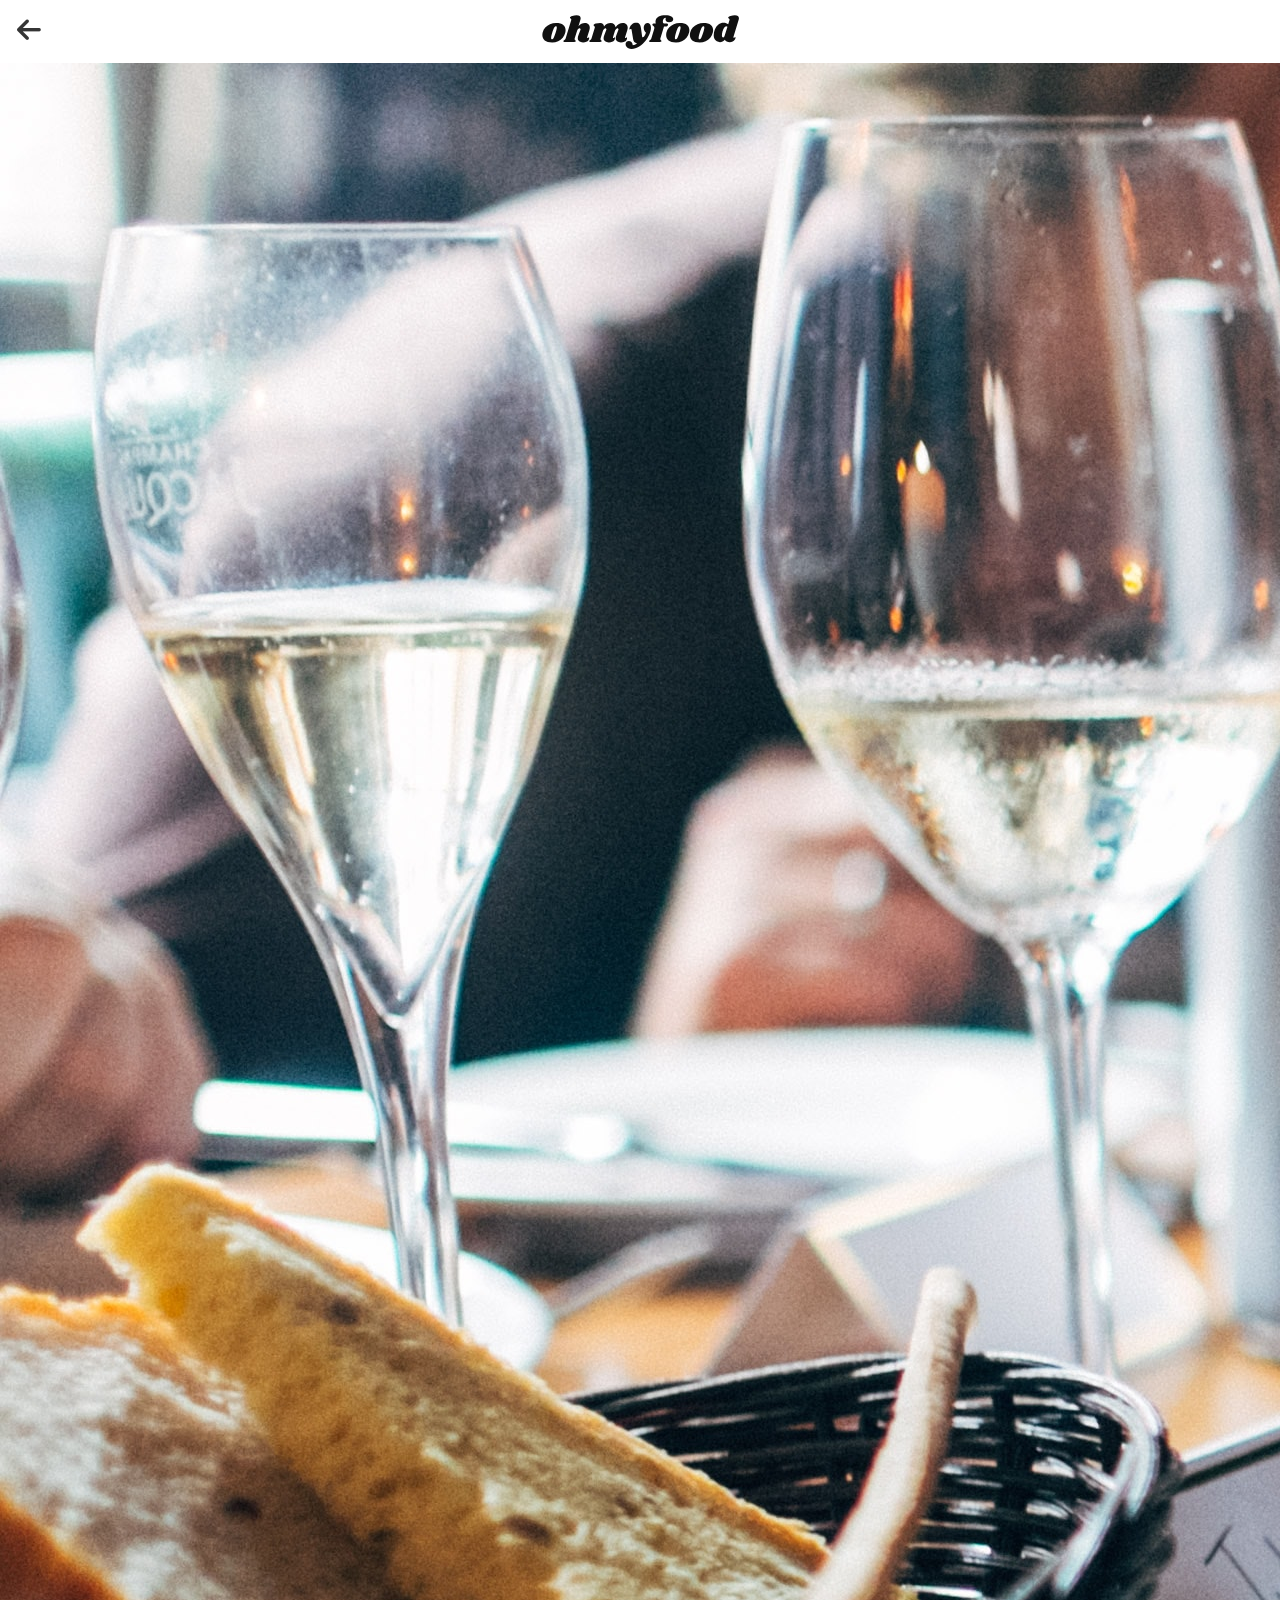
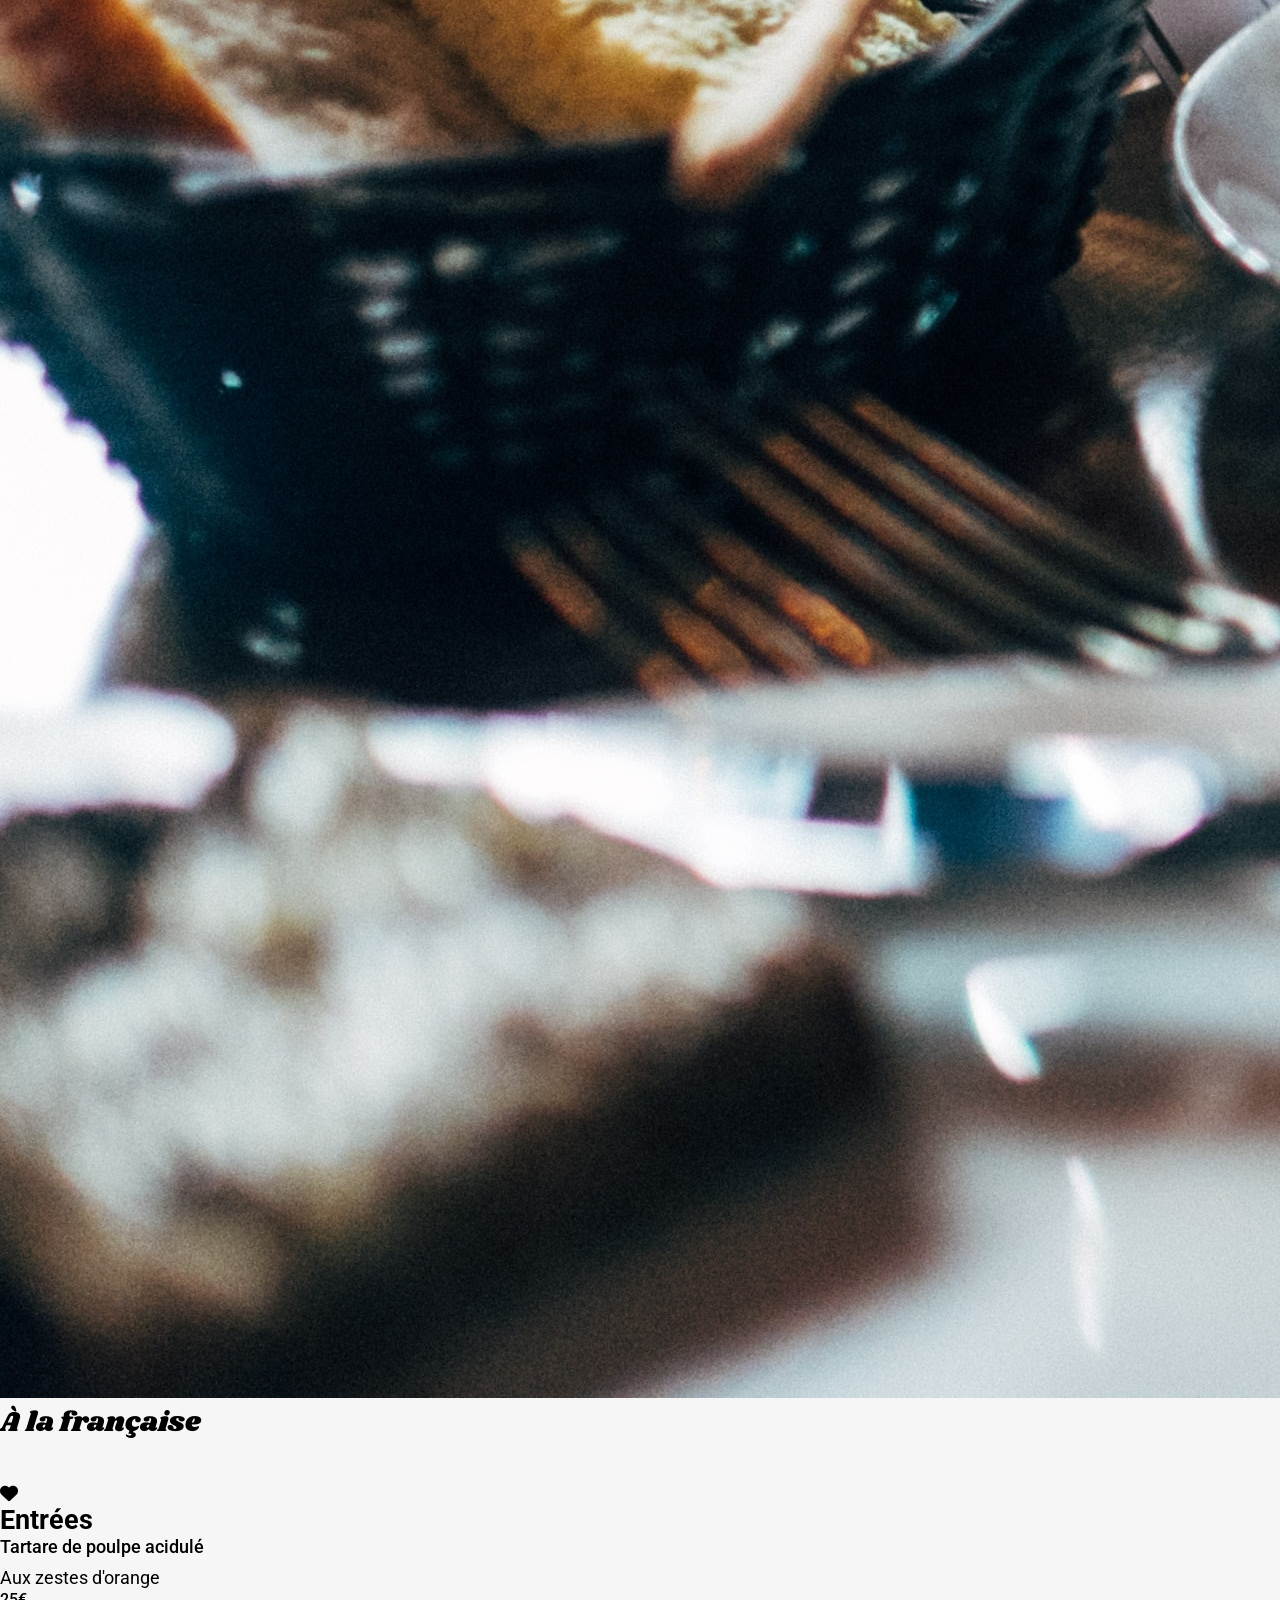
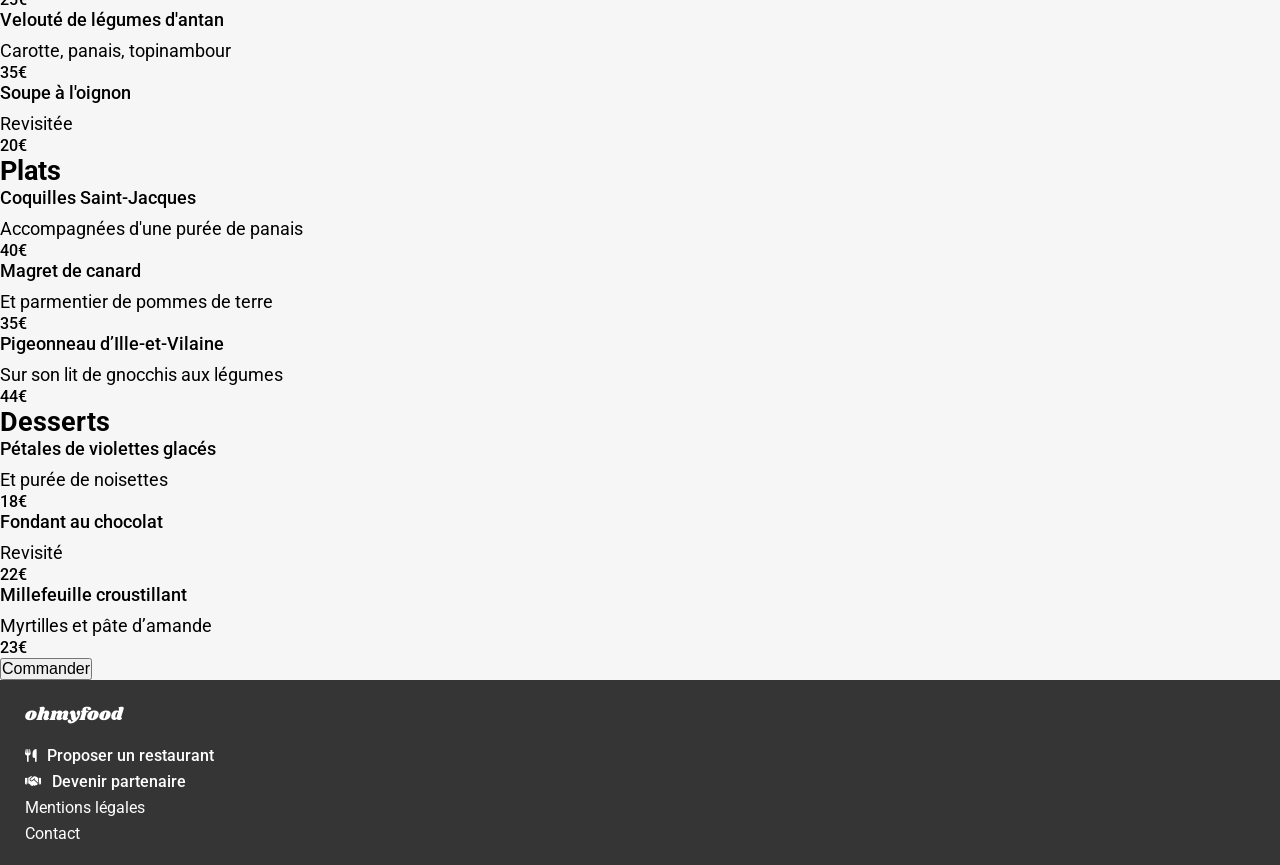
==== pages/restaurants/a_la_francaise.html @ fa619103 "Ajout du style au footer" ====
<!DOCTYPE html>
<html lang="fr">
<head>
    <meta charset="UTF-8">
    <meta name="viewport" content="width=device-width, initial-scale=1.0">
    <!-- Ajout du favicon -->
    <link rel="icon" href="../../assets/logos/Ohmyfood.svg" type="image/svg+xml">
    <title>Menu - A la francaise</title>
    <!-- Ajout de Font Awesome -->
    <link rel="stylesheet" href="https://cdnjs.cloudflare.com/ajax/libs/font-awesome/6.5.1/css/all.min.css">
    <!-- Ajout du fichier CSS -->
    <link rel="stylesheet" href="../../styles/css/main.css">
</head>
<body>
    <header class="RestaurantAppBar">
        <a href="..\index.html" class="RestaurantAppBar__back">
            <i class="fa-solid fa-arrow-left RestaurantAppBar__back--icon" ></i>
        </a>
        <img src="../../assets/logos/Ohmyfood.svg" alt="Logo Ohmyfood" class="RestaurantAppBar__logo">
    </header>
    <img src="..\..\assets\images\restaurants\a_la_francaise.jpg" alt="Restaurant À la française" class="restaurant--image">
    <main class="menu">
        <div class="menu__header">
            <h1 class="menu__header--title">À la française</h1>
            <i class="fa-solid fa-heart"></i>
        </div>
        <section class="menu__info">
            <h2 class="menu__info--title">Entrées</h2>
            <div class="menu__info__card">
                <div class="menu__info__card__plats">
                    <h3 class="menu__info__card__plats--nom">Tartare de poulpe acidulé</h3>
                    <p class="menu__info__card__plats--description">Aux zestes d'orange</p>
                </div>
                <span class="menu__info__card--prix">25€</span>
            </div>
            <div class="menu__info__card">
                <div class="menu__info__card__plats">
                    <h3 class="menu__info__card__plats--nom">Velouté de légumes d'antan</h3>
                    <p class="menu__info__card__plats--description">Carotte, panais, topinambour</p>
                </div>
                <span class="menu__info__card--prix">35€</span>
            </div>
            <div class="menu__info__card">
                <div class="menu__info__card__plats">
                    <h3 class="menu__info__card__plats--nom">Soupe à l'oignon</h3>
                    <p class="menu__info__card__plats--description">Revisitée</p>
                </div>
                <span class="menu__info__card--prix">20€</span>
            </div>
        </section>
        <section class="menu__info">
            <h2 class="menu__info--title">Plats</h2>
            <div class="menu__info__card">
                <div class="menu__info__card__plats">
                    <h3 class="menu__info__card__plats--nom">Coquilles Saint-Jacques</h3>
                    <p class="menu__info__card__plats--description">Accompagnées d'une purée de panais</p>
                </div>
                <span class="menu__info__card--prix">40€</span>
            </div>
            <div class="menu__info__card">
                <div class="menu__info__card__plats">
                    <h3 class="menu__info__card__plats--nom">Magret de canard</h3>
                    <p class="menu__info__card__plats--description">Et parmentier de pommes de terre</p>
                </div>
                <span class="menu__info__card--prix">35€</span>
            </div>
            <div class="menu__info__card">
                <div class="menu__info__card__plats">
                    <h3 class="menu__info__card__plats--nom">Pigeonneau d’Ille-et-Vilaine</h3>
                    <p class="menu__info__card__plats--description">Sur son lit de gnocchis aux légumes</p>
                </div>
                <span class="menu__info__card--prix">44€</span>
            </div>
        </section>
        <section class="menu__info">
            <h2 class="menu__info--title">Desserts</h2>
            <div class="menu__info__card">
                <div class="menu__info__card__plats">
                    <h3 class="menu__info__card__plats--nom">Pétales de violettes glacés</h3>
                    <p class="menu__info__card__plats--description">Et purée de noisettes</p>
                </div>
                <span class="menu__info__card--prix">18€</span>
            </div>
            <div class="menu__info__card">
                <div class="menu__info__card__plats">
                    <h3 class="menu__info__card__plats--nom">Fondant au chocolat</h3>
                    <p class="menu__info__card__plats--description">Revisité</p>
                </div>
                <span class="menu__info__card--prix">22€</span>
            </div>
            <div class="menu__info__card">
                <div class="menu__info__card__plats">
                    <h3 class="menu__info__card__plats--nom">Millefeuille croustillant</h3>
                    <p class="menu__info__card__plats--description">Myrtilles et pâte d’amande</p>
                </div>
                <span class="menu__info__card--prix">23€</span>
            </div>
        </section>
        <button class="menu--button">Commander</button>
    </main>
    <footer class="footer">
        <h3 class="footer--title">ohmyfood</h3>
        <div class="footer__links">
            <a href="" class="footer__links__link">
                <i class="fa-solid fa-utensils footer__links__link--icon"></i>
                <span>Proposer un restaurant</span>
            </a>
            <a href="" class="footer__links__link">
                <i class="fa-solid fa-handshake footer__links__link--icon"></i>
                <span>Devenir partenaire</span>
            </a>
            <a href="" class="footer__links__link__normal">Mentions légales</a>
            <a href="mailto:contact@ohmyfood.com" class="footer__links__link__normal">Contact</a>
        </div>
    </footer>
</body>
---- styles/css/main.css ----
@import url("https://fonts.googleapis.com/css2?family=Roboto:ital,wght@0,100..900;1,100..900&display=swap");
@import url("https://fonts.googleapis.com/css2?family=Roboto:ital,wght@0,100..900;1,100..900&family=Shrikhand&display=swap");
.footer {
  background-color: var(--grey);
  padding: 1.375rem 1.5625rem;
  color: white;
}
.footer--title {
  margin-bottom: 1.125rem;
}
.footer__links {
  display: flex;
  flex-direction: column;
  gap: 0.4375rem;
}
.footer__links__link {
  display: flex;
  align-items: center;
  gap: 0.6875rem;
  font-weight: 500;
}
.footer__links__link__normal {
  font-weight: 400;
}
.footer__links__link--icon {
  font-size: 0.8125rem;
}

.RestaurantAppBar {
  display: flex;
  align-items: center;
  justify-content: center;
  position: relative;
  height: 3.9375rem;
  background-color: white;
}
.RestaurantAppBar__logo {
  width: 12.3125rem;
  height: 2.25rem;
}
.RestaurantAppBar__back {
  position: absolute;
  left: 1.0625rem;
  top: 1.0625rem;
}
.RestaurantAppBar__back--icon {
  font-size: 1.7rem;
  color: var(--grey);
}

.HomeAppBar {
  display: flex;
  flex-direction: column;
  align-items: center;
  justify-content: center;
}
.HomeAppBar__header {
  width: 100%;
  display: flex;
  align-items: center;
  justify-content: center;
  background-color: white;
  height: 3.9375rem;
}
.HomeAppBar__header__logo {
  width: 12.3125rem;
  height: 2.25rem;
}
.HomeAppBar__location {
  display: flex;
  align-items: center;
  justify-content: center;
  width: 100%;
  background-color: var(--grey2);
  height: 3.125rem;
  color: var(--grey);
  box-shadow: 0 4px 4px 0 rgba(0, 0, 0, 0.25);
}
.HomeAppBar__location--icon {
  margin-right: 1.0625rem;
  font-size: 1rem;
}
.HomeAppBar__location--text {
  font-size: var(--boutonText-size);
  font-weight: var(--boutonText-weight);
}

/*Design System*/
:root {
  /*Colors*/
  --main-color: #9356DC;
  --secondary-color: #FF79DA;
  --tertiary-color: #99E2D0;
  --background-color: #F6F6F6;
  --green: #99E2D0;
  --green-font: #008766;
  --grey: #353535;
  --grey2: #EAEAEA;
  --button-gradient: linear-gradient(90deg, #9356DC 0%, #FF79DA 100%);
  --primary2: #F5EDFF;
  --grey-tin4: #7E7E7E;
  /*Text config*/
  /*Fonts*/
  --body-font: "Roboto", sans-serif;
  --restaurant-title-font: "Shrikhand", serif;
  /*Font Sizes*/
  --home-title-size: 1.5rem;
  --restaurant-title-size: 1.75rem;
  --body-size: 1.125rem;
  --boutonText-size: 1rem;
  --title-2-size: 1.125rem;
  --card-description-size: 1.0625rem;
  --plat-description-size: 0.94rem;
  /*Font Weights*/
  --home-title-weight: 700;
  --restaurant-title-weight: 400;
  --body-weight: 300;
  --boutonText-weight: 500;
  --title-2-weight: 500;
  --card-description-weight: 300;
  --plat-description-weight: 300;
}

/*Global Styles*/
* {
  box-sizing: border-box;
  margin: 0;
  padding: 0;
}

body {
  font-family: var(--body-font);
  font-size: var(--body-size);
  background-color: var(--background-color);
  color: #000000;
}

a {
  text-decoration: none;
  color: inherit;
  font-size: 1rem;
}

h1 {
  font-size: var(--restaurant-title-size);
  font-weight: var(--restaurant-title-weight);
  font-family: var(--restaurant-title-font);
  margin-bottom: 2.5rem;
}

.home h2 {
  font-size: var(--home-title-size);
  font-weight: var(--home-title-weight);
  margin-bottom: 1.4375rem;
}

h3 {
  font-size: var(--title-2-size);
  font-weight: var(--title-2-weight);
  margin-bottom: 0.625rem;
}

button, span {
  font-size: var(--boutonText-size);
  font-weight: var(--boutonText-weight);
}

.footer--title {
  font-size: var(--title-2-size);
  font-weight: 400;
  color: white;
  font-family: var(--restaurant-title-font);
}

/*# sourceMappingURL=main.css.map */
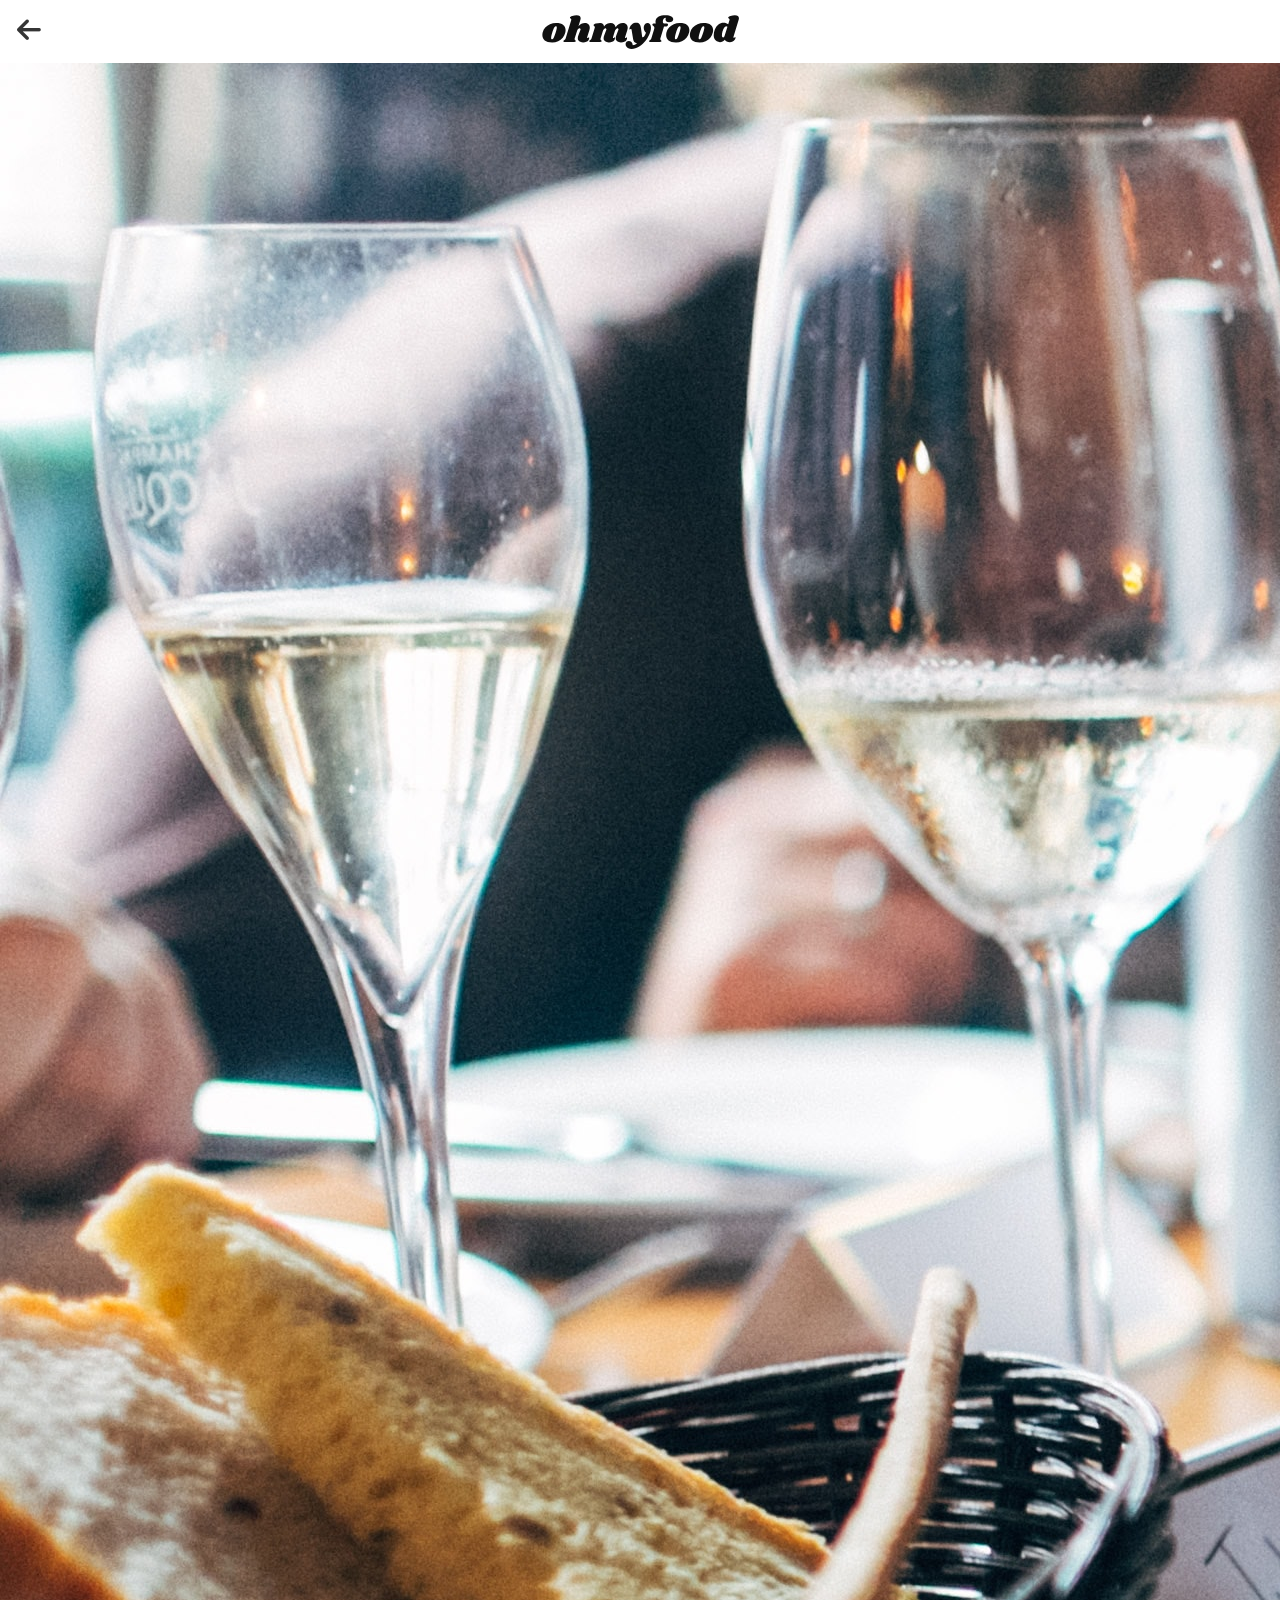
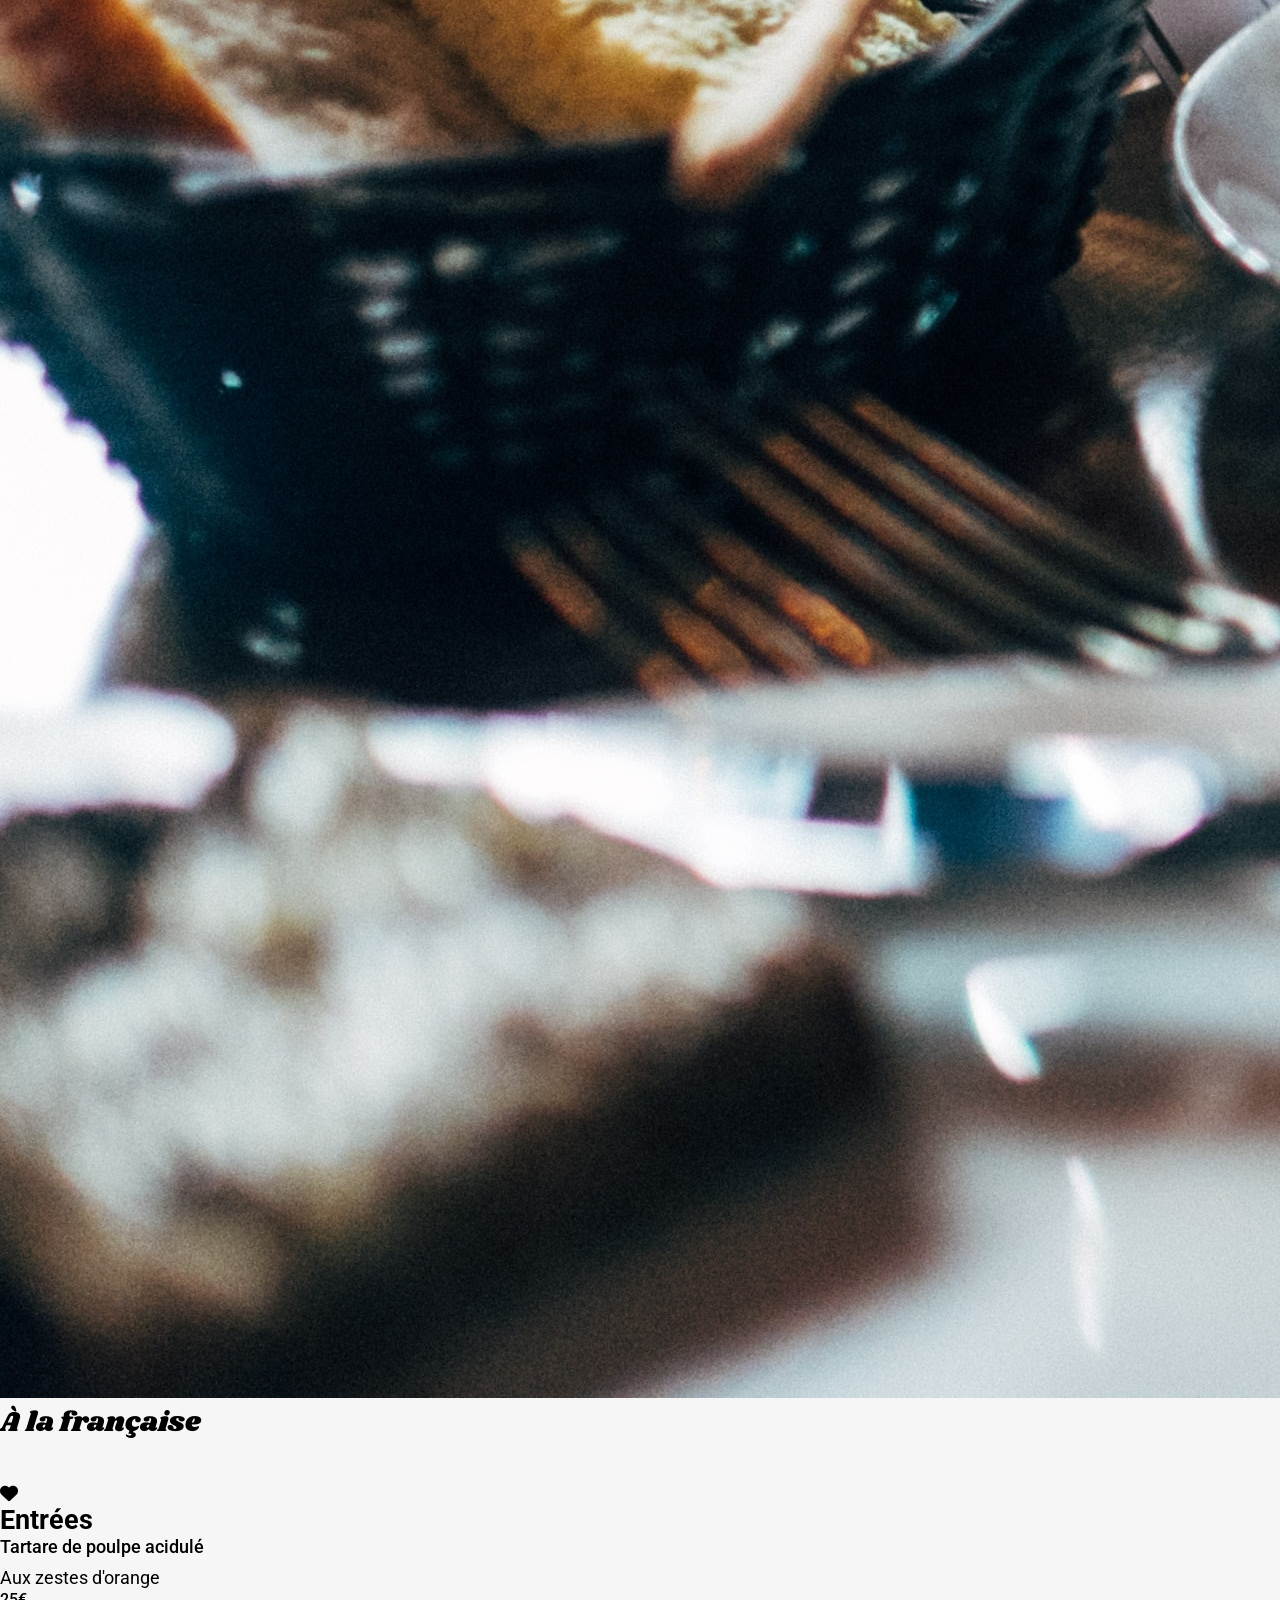
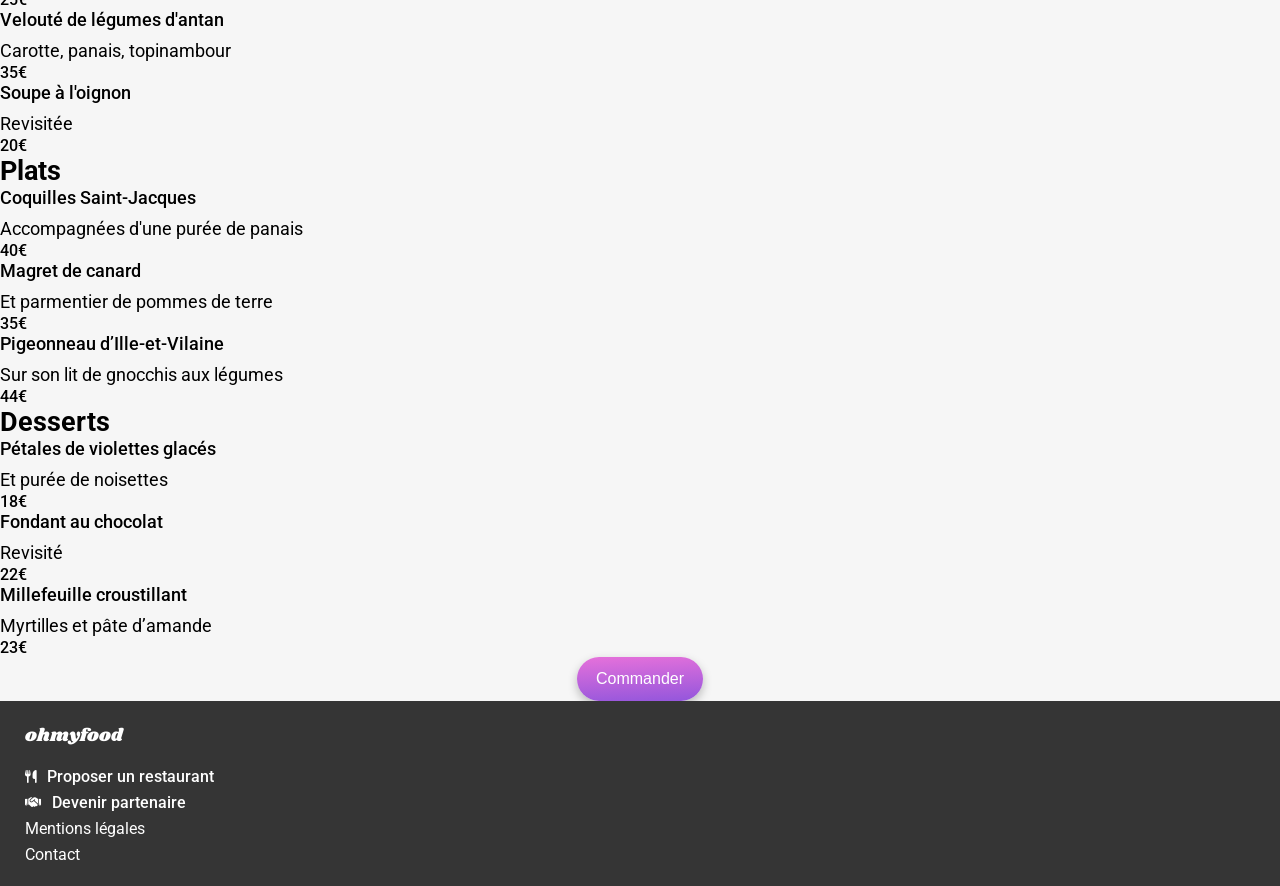
==== commit 3fa00cfb: "Custom des buttons" ====
--- a/pages/restaurants/a_la_francaise.html
+++ b/pages/restaurants/a_la_francaise.html
@@ -96,7 +96,7 @@
                 <span class="menu__info__card--prix">23€</span>
             </div>
         </section>
-        <button class="menu--button">Commander</button>
+        <button class="button">Commander</button>
     </main>
     <footer class="footer">
         <h3 class="footer--title">ohmyfood</h3>
--- a/styles/css/main.css
+++ b/styles/css/main.css
@@ -1,5 +1,19 @@
 @import url("https://fonts.googleapis.com/css2?family=Roboto:ital,wght@0,100..900;1,100..900&display=swap");
 @import url("https://fonts.googleapis.com/css2?family=Roboto:ital,wght@0,100..900;1,100..900&family=Shrikhand&display=swap");
+.button {
+  display: block;
+  width: fit-content;
+  margin: auto;
+  background: var(--button-gradient);
+  color: white;
+  padding: 0.8125rem 1.1720625rem;
+  font-size: var(--boutonText-size);
+  font-weight: var(--boutonText-weight);
+  box-shadow: 0 4px 10px 0 rgba(0, 0, 0, 0.25);
+  border-radius: 25px;
+  border: none;
+}
+
 .footer {
   background-color: var(--grey);
   padding: 1.375rem 1.5625rem;
@@ -96,7 +110,7 @@
   --green-font: #008766;
   --grey: #353535;
   --grey2: #EAEAEA;
-  --button-gradient: linear-gradient(90deg, #9356DC 0%, #FF79DA 100%);
+  --button-gradient: linear-gradient(-183deg, #FF79DA -30%, #9356DC 100%);
   --primary2: #F5EDFF;
   --grey-tin4: #7E7E7E;
   /*Text config*/
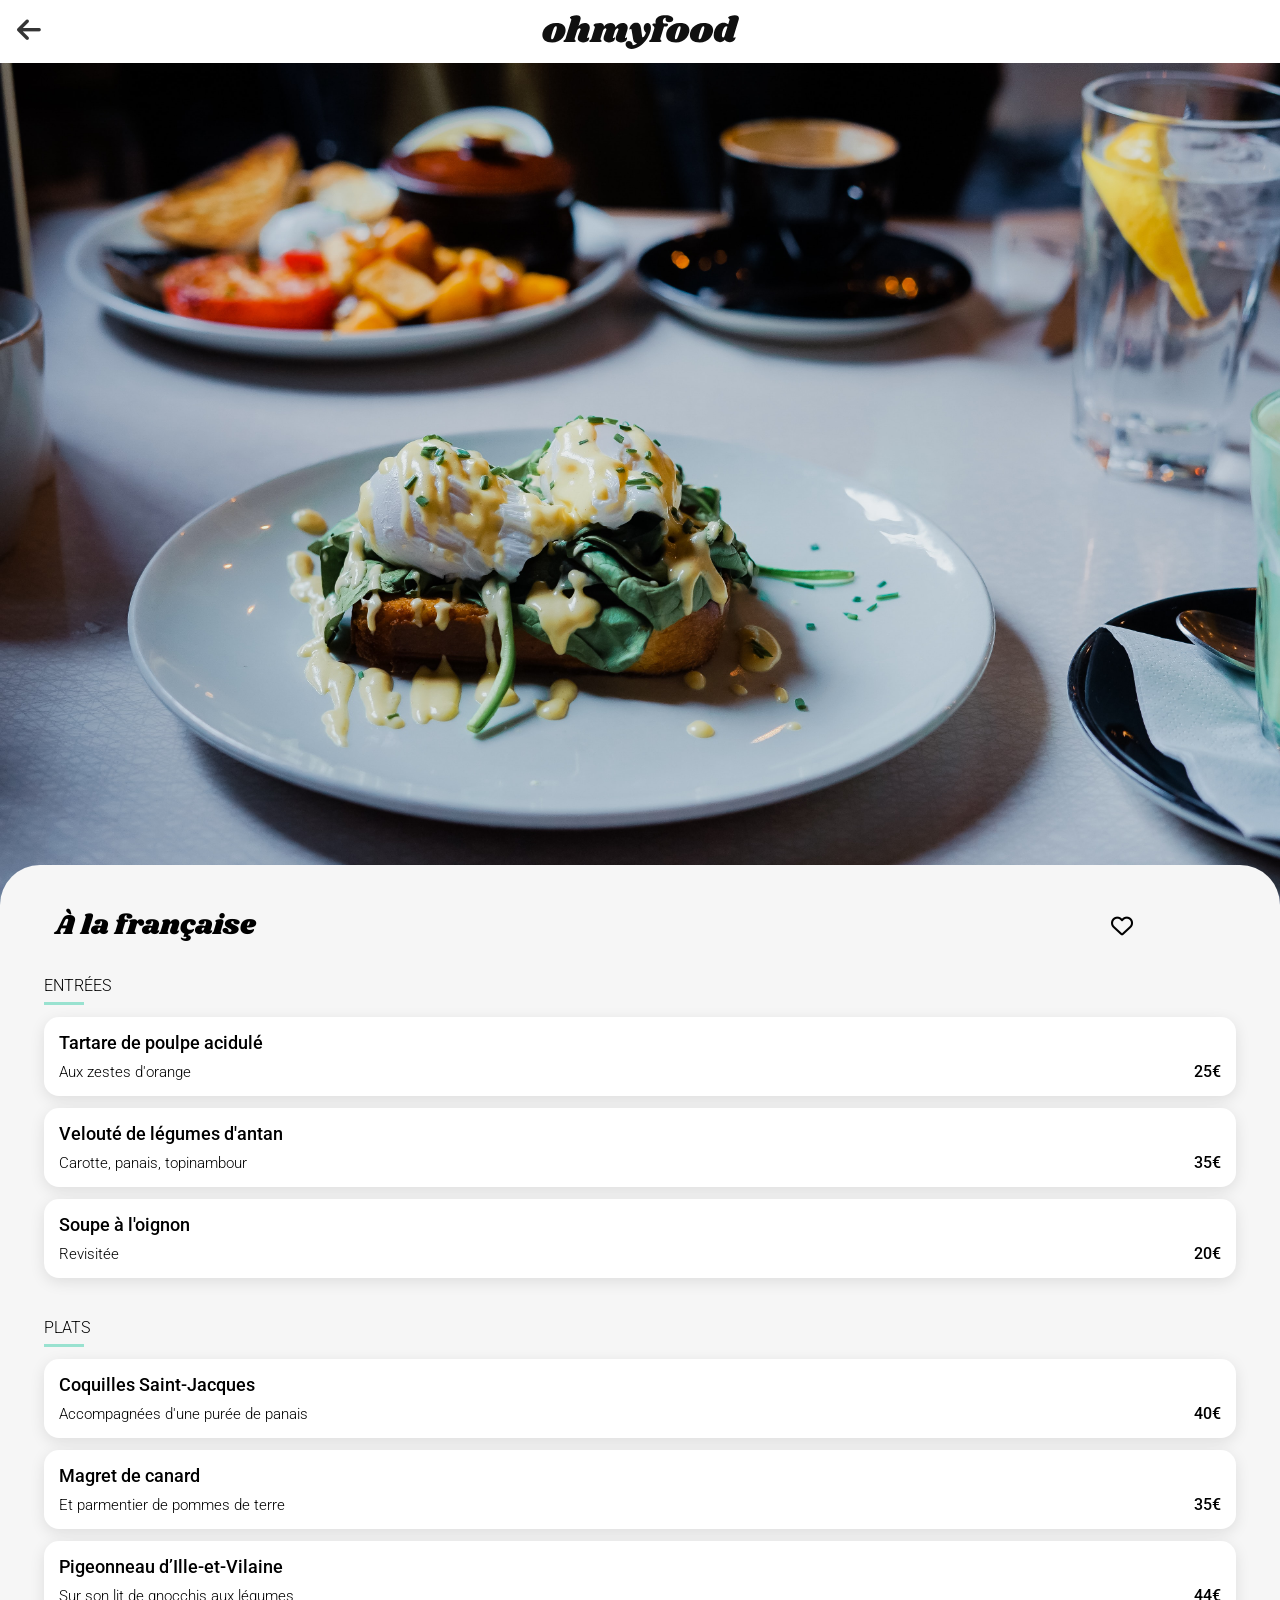
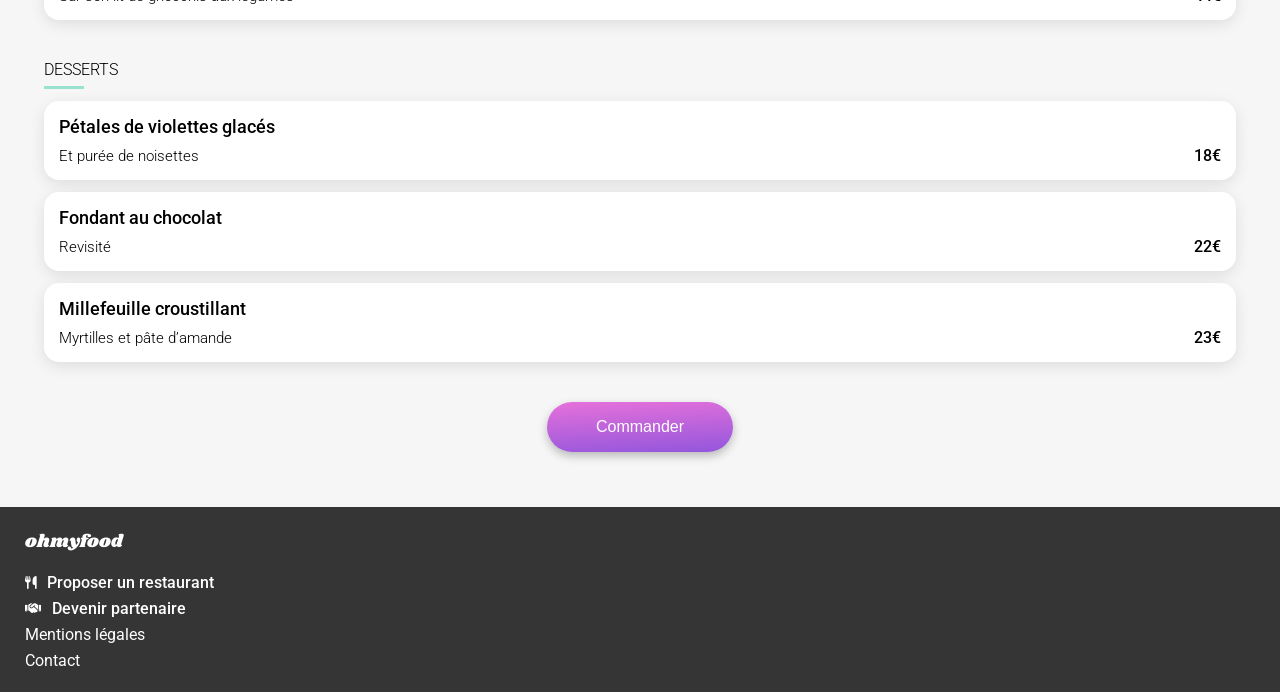
==== commit b46736ad: "Menu pages version mobile" ====
--- a/pages/restaurants/a_la_francaise.html
+++ b/pages/restaurants/a_la_francaise.html
@@ -5,7 +5,7 @@
     <meta name="viewport" content="width=device-width, initial-scale=1.0">
     <!-- Ajout du favicon -->
     <link rel="icon" href="../../assets/logos/Ohmyfood.svg" type="image/svg+xml">
-    <title>Menu - A la francaise</title>
+    <title>menu-page__Menu - A la francaise</title>
     <!-- Ajout de Font Awesome -->
     <link rel="stylesheet" href="https://cdnjs.cloudflare.com/ajax/libs/font-awesome/6.5.1/css/all.min.css">
     <!-- Ajout du fichier CSS -->
@@ -18,85 +18,88 @@
         </a>
         <img src="../../assets/logos/Ohmyfood.svg" alt="Logo Ohmyfood" class="RestaurantAppBar__logo">
     </header>
-    <img src="..\..\assets\images\restaurants\a_la_francaise.jpg" alt="Restaurant À la française" class="restaurant--image">
-    <main class="menu">
-        <div class="menu__header">
-            <h1 class="menu__header--title">À la française</h1>
-            <i class="fa-solid fa-heart"></i>
+    <img src="..\..\assets\images\restaurants\a_la_francaise.jpg" alt="Restaurant À la française" class="menu-page__image">
+    <main class="menu-page__menu">
+        <div class="menu-page__menu__header">
+            <h1 class="menu-page__menu__header--title">À la française</h1>
+            <div class="heart">
+                                <i class="fa-regular fa-heart heart__outline"></i>
+                                <i class="fa-solid fa-heart heart__fill"></i>
+                            </div>
         </div>
-        <section class="menu__info">
-            <h2 class="menu__info--title">Entrées</h2>
-            <div class="menu__info__card">
-                <div class="menu__info__card__plats">
-                    <h3 class="menu__info__card__plats--nom">Tartare de poulpe acidulé</h3>
-                    <p class="menu__info__card__plats--description">Aux zestes d'orange</p>
+        <section class="menu-page__menu__info">
+            <h2 class="menu-page__menu__info--title">ENTRÉES</h2>
+            <div class="menu-page__menu__info__card">
+                <div class="menu-page__menu__info__card__plats">
+                    <h3 class="menu-page__menu__info__card__plats--nom">Tartare de poulpe acidulé</h3>
+                    <p class="menu-page__menu__info__card__plats--description">Aux zestes d'orange</p>
                 </div>
-                <span class="menu__info__card--prix">25€</span>
+                <span class="menu-page__menu__info__card--prix">25€</span>
             </div>
-            <div class="menu__info__card">
-                <div class="menu__info__card__plats">
-                    <h3 class="menu__info__card__plats--nom">Velouté de légumes d'antan</h3>
-                    <p class="menu__info__card__plats--description">Carotte, panais, topinambour</p>
+            <div class="menu-page__menu__info__card">
+                <div class="menu-page__menu__info__card__plats">
+                    <h3 class="menu-page__menu__info__card__plats--nom">Velouté de légumes d'antan</h3>
+                    <p class="menu-page__menu__info__card__plats--description">Carotte, panais, topinambour</p>
                 </div>
-                <span class="menu__info__card--prix">35€</span>
+                <span class="menu-page__menu__info__card--prix">35€</span>
             </div>
-            <div class="menu__info__card">
-                <div class="menu__info__card__plats">
-                    <h3 class="menu__info__card__plats--nom">Soupe à l'oignon</h3>
-                    <p class="menu__info__card__plats--description">Revisitée</p>
+            <div class="menu-page__menu__info__card">
+                <div class="menu-page__menu__info__card__plats">
+                    <h3 class="menu-page__menu__info__card__plats--nom">Soupe à l'oignon</h3>
+                    <p class="menu-page__menu__info__card__plats--description">Revisitée</p>
                 </div>
-                <span class="menu__info__card--prix">20€</span>
+                <span class="menu-page__menu__info__card--prix">20€</span>
             </div>
         </section>
-        <section class="menu__info">
-            <h2 class="menu__info--title">Plats</h2>
-            <div class="menu__info__card">
-                <div class="menu__info__card__plats">
-                    <h3 class="menu__info__card__plats--nom">Coquilles Saint-Jacques</h3>
-                    <p class="menu__info__card__plats--description">Accompagnées d'une purée de panais</p>
+        <section class="menu-page__menu__info">
+            <h2 class="menu-page__menu__info--title">PLATS</h2>
+            <div class="menu-page__menu__info__card">
+                <div class="menu-page__menu__info__card__plats">
+                    <h3 class="menu-page__menu__info__card__plats--nom">Coquilles Saint-Jacques</h3>
+                    <p class="menu-page__menu__info__card__plats--description">Accompagnées d'une purée de panais</p>
                 </div>
-                <span class="menu__info__card--prix">40€</span>
+                <span class="menu-page__menu__info__card--prix">40€</span>
             </div>
-            <div class="menu__info__card">
-                <div class="menu__info__card__plats">
-                    <h3 class="menu__info__card__plats--nom">Magret de canard</h3>
-                    <p class="menu__info__card__plats--description">Et parmentier de pommes de terre</p>
+            <div class="menu-page__menu__info__card">
+                <div class="menu-page__menu__info__card__plats">
+                    <h3 class="menu-page__menu__info__card__plats--nom">Magret de canard</h3>
+                    <p class="menu-page__menu__info__card__plats--description">Et parmentier de pommes de terre</p>
                 </div>
-                <span class="menu__info__card--prix">35€</span>
+                <span class="menu-page__menu__info__card--prix">35€</span>
             </div>
-            <div class="menu__info__card">
-                <div class="menu__info__card__plats">
-                    <h3 class="menu__info__card__plats--nom">Pigeonneau d’Ille-et-Vilaine</h3>
-                    <p class="menu__info__card__plats--description">Sur son lit de gnocchis aux légumes</p>
+            <div class="menu-page__menu__info__card">
+                <div class="menu-page__menu__info__card__plats">
+                    <h3 class="menu-page__menu__info__card__plats--nom">Pigeonneau d’Ille-et-Vilaine</h3>
+                    <p class="menu-page__menu__info__card__plats--description">Sur son lit de gnocchis aux légumes</p>
                 </div>
-                <span class="menu__info__card--prix">44€</span>
+                <span class="menu-page__menu__info__card--prix">44€</span>
             </div>
         </section>
-        <section class="menu__info">
-            <h2 class="menu__info--title">Desserts</h2>
-            <div class="menu__info__card">
-                <div class="menu__info__card__plats">
-                    <h3 class="menu__info__card__plats--nom">Pétales de violettes glacés</h3>
-                    <p class="menu__info__card__plats--description">Et purée de noisettes</p>
+        <section class="menu-page__menu__info">
+            <h2 class="menu-page__menu__info--title">DESSERTS</h2>
+            <div class="menu-page__menu__info__card">
+                <div class="menu-page__menu__info__card__plats">
+                    <h3 class="menu-page__menu__info__card__plats--nom">Pétales de violettes glacés</h3>
+                    <p class="menu-page__menu__info__card__plats--description">Et purée de noisettes</p>
                 </div>
-                <span class="menu__info__card--prix">18€</span>
+                <span class="menu-page__menu__info__card--prix">18€</span>
             </div>
-            <div class="menu__info__card">
-                <div class="menu__info__card__plats">
-                    <h3 class="menu__info__card__plats--nom">Fondant au chocolat</h3>
-                    <p class="menu__info__card__plats--description">Revisité</p>
+            <div class="menu-page__menu__info__card">
+                <div class="menu-page__menu__info__card__plats">
+                    <h3 class="menu-page__menu__info__card__plats--nom">Fondant au chocolat</h3>
+                    <p class="menu-page__menu__info__card__plats--description">Revisité</p>
                 </div>
-                <span class="menu__info__card--prix">22€</span>
+                <span class="menu-page__menu__info__card--prix">22€</span>
             </div>
-            <div class="menu__info__card">
-                <div class="menu__info__card__plats">
-                    <h3 class="menu__info__card__plats--nom">Millefeuille croustillant</h3>
-                    <p class="menu__info__card__plats--description">Myrtilles et pâte d’amande</p>
+            <div class="menu-page__menu__info__card">
+                <div class="menu-page__menu__info__card__plats">
+                    <h3 class="menu-page__menu__info__card__plats--nom">Millefeuille croustillant</h3>
+                    <p class="menu-page__menu__info__card__plats--description">Myrtilles et pâte d’amande</p>
                 </div>
-                <span class="menu__info__card--prix">23€</span>
+                <span class="menu-page__menu__info__card--prix">23€</span>
             </div>
         </section>
-        <button class="button">Commander</button>
+        <button class="button button--restaurants">Commander</button>
     </main>
     <footer class="footer">
         <h3 class="footer--title">ohmyfood</h3>
--- a/styles/css/main.css
+++ b/styles/css/main.css
@@ -1,5 +1,210 @@
 @import url("https://fonts.googleapis.com/css2?family=Roboto:ital,wght@0,100..900;1,100..900&display=swap");
 @import url("https://fonts.googleapis.com/css2?family=Roboto:ital,wght@0,100..900;1,100..900&family=Shrikhand&display=swap");
+.menu-page__image {
+  width: 100%;
+  height: 17, 1875rem;
+  object-fit: cover;
+}
+.menu-page__menu {
+  transform: translateY(-3.4375rem);
+  width: 100%;
+  background-color: var(--background-color);
+  border-radius: 40px 40px 0 0;
+  padding: 2.5rem 3.46vw;
+  margin-bottom: -2.5rem;
+}
+.menu-page__menu__header {
+  display: flex;
+  justify-content: space-between;
+  align-items: center;
+  margin-bottom: 1.875rem;
+  padding-right: 8vw;
+  padding-left: 0.8vw;
+}
+.menu-page__menu__info {
+  display: flex;
+  flex-direction: column;
+  gap: 0.75rem;
+  margin-bottom: 2.5rem;
+}
+.menu-page__menu__info--title {
+  font-size: var(--menu-section-title-size);
+  font-weight: var(--menu-section-title-weight);
+}
+.menu-page__menu__info--title::after {
+  content: "";
+  margin-top: 0.4375rem;
+  display: block;
+  width: 2.5rem;
+  height: 0.1875rem;
+  background-color: #99E2D0;
+}
+
+.reservation {
+  padding: 2.4375rem 6.6844vw 3.5625rem 9.09vw;
+  text-align: center;
+}
+.reservation__title {
+  margin: 0 14.43vw 1.125rem 8.556vw;
+}
+.reservation__description {
+  margin-bottom: 1.75rem;
+  color: var(--grey);
+}
+
+.fonctionnalite {
+  padding: 3rem 0 2.6875rem 5.3333vw;
+  background-color: white;
+}
+
+.restaurants__section {
+  padding: 3.75rem 0 4.125rem 5.3333vw;
+}
+
+.heart {
+  width: 1.375rem;
+  height: 1.3125rem;
+  position: relative;
+}
+.heart i {
+  position: absolute;
+  top: 0;
+  left: 0;
+  font-size: 1.375rem;
+}
+.heart__outline {
+  color: black;
+}
+.heart__fill {
+  background: linear-gradient(183deg, #9356DC -30%, #FF79DA 100%);
+  -webkit-background-clip: text;
+  -webkit-text-fill-color: transparent;
+  opacity: 0;
+}
+
+.menu-page__menu__info__card {
+  width: 21.8125rem;
+  min-width: 93.066vw;
+  background-color: white;
+  padding: 0.9375rem;
+  border-radius: 15.04px;
+  display: flex;
+  justify-content: space-between;
+  align-items: flex-end;
+  box-shadow: 0 4.01px 15.04px rgba(0, 0, 0, 0.1);
+}
+.menu-page__menu__info__card__plats {
+  display: flex;
+  flex-direction: column;
+}
+.menu-page__menu__info__card__plats--name {
+  margin-bottom: 0.3125rem;
+}
+.menu-page__menu__info__card__plats--description {
+  font-size: var(--plat-description-size);
+  font-weight: var(--plat-description-weight);
+}
+.menu-page__menu__info__card__prix {
+  font-size: var(--plat-description-size);
+  font-weight: 900;
+  color: #353535;
+}
+
+.restaurant__list__card {
+  width: 21.45rem;
+  min-width: 90.66vw;
+  height: 15.6875rem;
+  border-radius: 15px;
+  background-color: white;
+  margin-left: -0.8vw;
+  margin-bottom: 1.125rem;
+}
+.restaurant__list__card__image {
+  width: 100%;
+  height: 10.875rem;
+  position: relative;
+}
+.restaurant__list__card__image img {
+  width: 100%;
+  height: 100%;
+  object-fit: cover;
+  border-radius: 15px 15px 0 0;
+}
+.restaurant__list__card__image__badge {
+  position: absolute;
+  top: 0.8125rem;
+  left: 73%;
+  background-color: var(--green);
+  color: var(--green-font);
+  padding: 0.4375rem 0.5625rem;
+  font-size: 0.875rem;
+  font-weight: 500;
+}
+.restaurant__list__card__description {
+  display: flex;
+  justify-content: space-between;
+  align-items: center;
+  width: 100%;
+  padding: 1rem 0.8125rem;
+}
+.restaurant__list__card__description__text {
+  display: flex;
+  flex-direction: column;
+}
+.restaurant__list__card__description__text h3 {
+  margin-bottom: 0.3125rem;
+}
+.restaurant__list__card__description__text p {
+  font-size: var(--card-description-size);
+  font-weight: var(--card-description-weight);
+  color: var(--grey-tin2);
+}
+.restaurant__list__card__description .heart {
+  margin-right: 0.75rem;
+}
+
+.fonctionnalite__step {
+  position: relative;
+  display: flex;
+  align-items: center;
+  gap: 1rem;
+  width: 20.155625rem;
+  min-width: 86.227vw;
+  height: 4.52375rem;
+  margin: 0 0 1.5625rem 0.75rem;
+  padding-left: 1.625rem;
+  background-color: var(--background-color);
+  border-radius: 20px;
+  box-shadow: 0 4px 15px 0 rgba(0, 0, 0, 0.15);
+}
+.fonctionnalite__step__number {
+  display: flex;
+  align-items: center;
+  justify-content: center;
+  position: absolute;
+  left: -0.75rem;
+  top: 51%;
+  transform: translateY(-50%);
+  width: 1.5rem;
+  height: 1.5rem;
+  border-radius: 50%;
+  background-color: var(--main-color);
+  color: white;
+  font-size: 0.875rem;
+  font-weight: 500;
+}
+.fonctionnalite__step__icon {
+  color: var(--grey-tin4);
+  font-size: 1.2rem;
+}
+.fonctionnalite__step__icon--purple {
+  color: var(--main-color);
+}
+.fonctionnalite__step__text {
+  font-size: var(--boutonText-size);
+  font-weight: var(--boutonText-weight);
+}
+
 .button {
   display: block;
   width: fit-content;
@@ -7,11 +212,13 @@
   background: var(--button-gradient);
   color: white;
   padding: 0.8125rem 1.1720625rem;
-  font-size: var(--boutonText-size);
-  font-weight: var(--boutonText-weight);
   box-shadow: 0 4px 10px 0 rgba(0, 0, 0, 0.25);
   border-radius: 25px;
   border: none;
+}
+.button--restaurants {
+  width: 11.625rem;
+  height: 3.125rem;
 }
 
 .footer {
@@ -116,7 +323,7 @@
   /*Text config*/
   /*Fonts*/
   --body-font: "Roboto", sans-serif;
-  --restaurant-title-font: "Shrikhand", serif;
+  --restaurant-title-font: "Shrikhand", sans-serif;
   /*Font Sizes*/
   --home-title-size: 1.5rem;
   --restaurant-title-size: 1.75rem;
@@ -125,6 +332,8 @@
   --title-2-size: 1.125rem;
   --card-description-size: 1.0625rem;
   --plat-description-size: 0.94rem;
+  --paragraph-size: 1.125rem;
+  --menu-section-title-size: 1rem;
   /*Font Weights*/
   --home-title-weight: 700;
   --restaurant-title-weight: 400;
@@ -133,10 +342,12 @@
   --title-2-weight: 500;
   --card-description-weight: 300;
   --plat-description-weight: 300;
+  --paragraph-weight: 300;
+  --menu-section-title-weight: 300;
 }
 
 /*Global Styles*/
-* {
+*, body {
   box-sizing: border-box;
   margin: 0;
   padding: 0;
@@ -147,6 +358,8 @@
   font-size: var(--body-size);
   background-color: var(--background-color);
   color: #000000;
+  max-width: 1440px;
+  min-width: 374px;
 }
 
 a {
@@ -159,7 +372,11 @@
   font-size: var(--restaurant-title-size);
   font-weight: var(--restaurant-title-weight);
   font-family: var(--restaurant-title-font);
-  margin-bottom: 2.5rem;
+}
+
+p {
+  font-size: var(--paragraph-size);
+  font-weight: var(--paragraph-weight);
 }
 
 .home h2 {
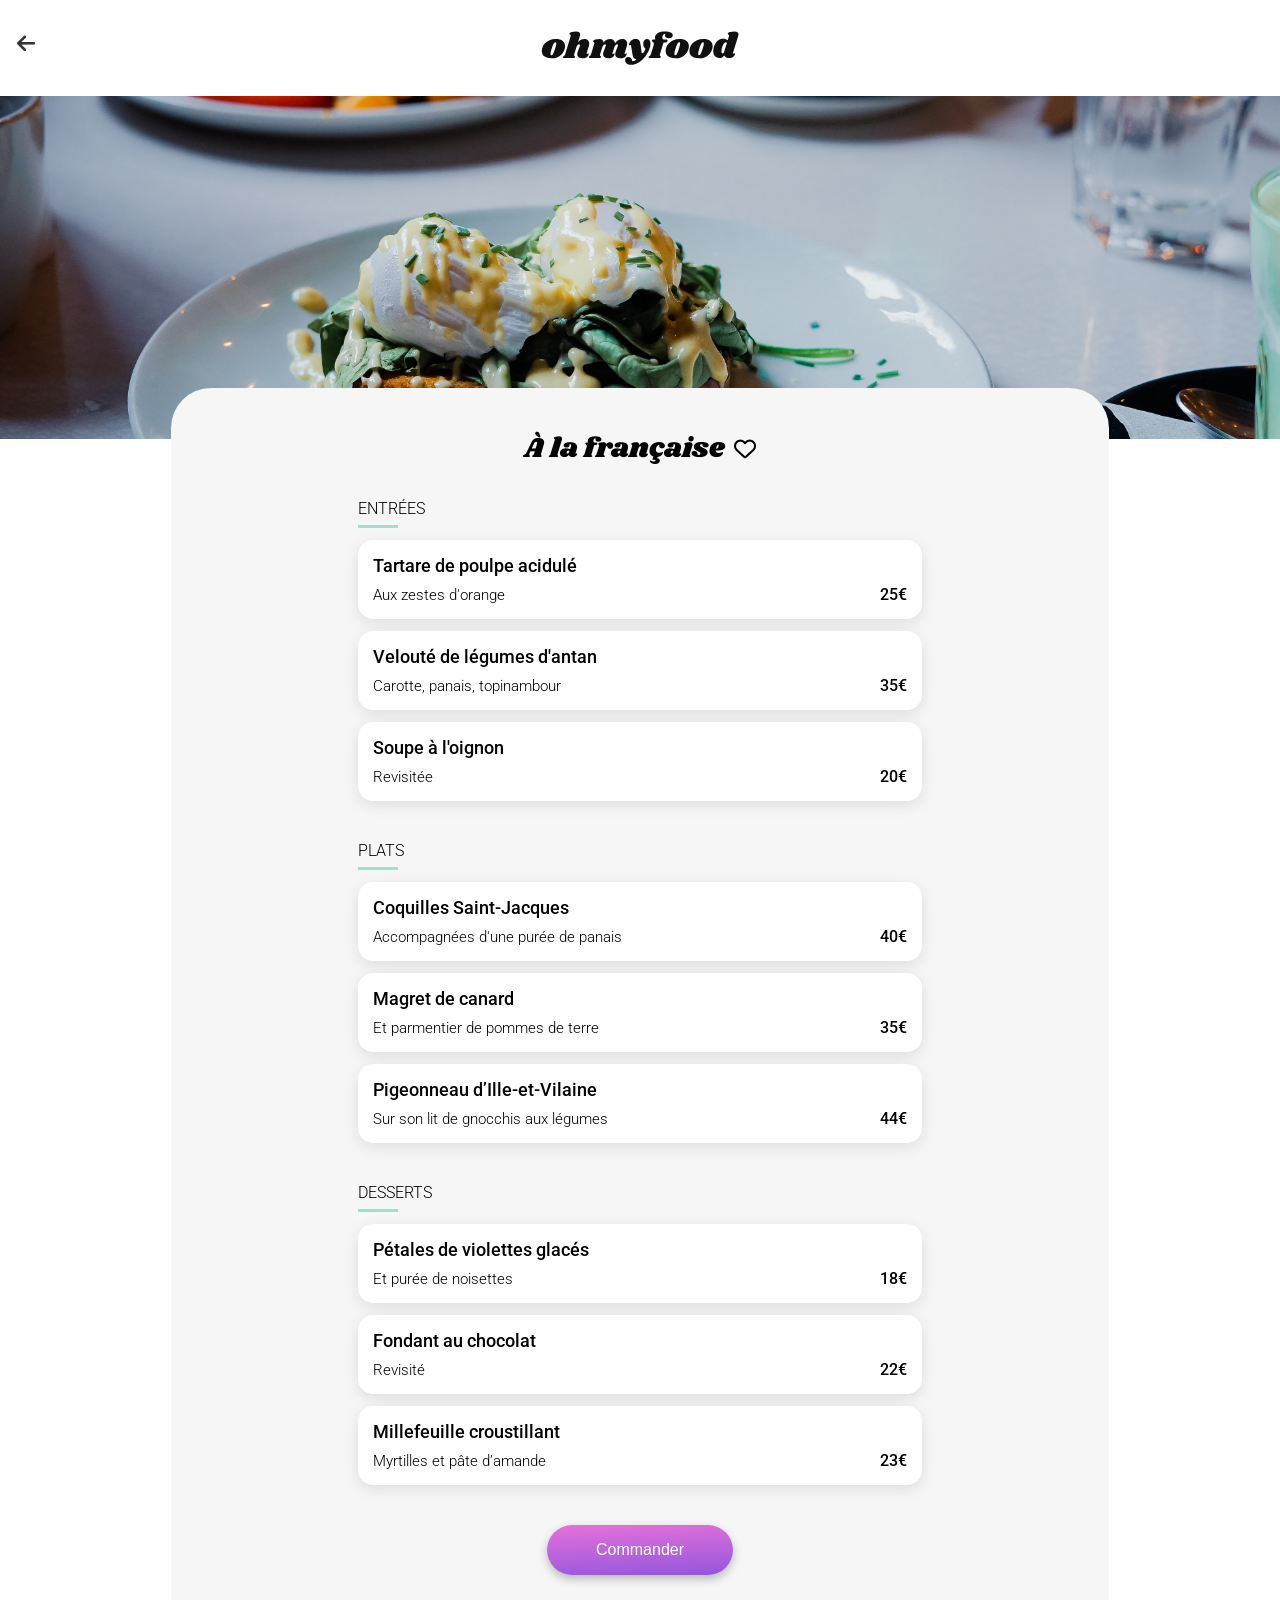
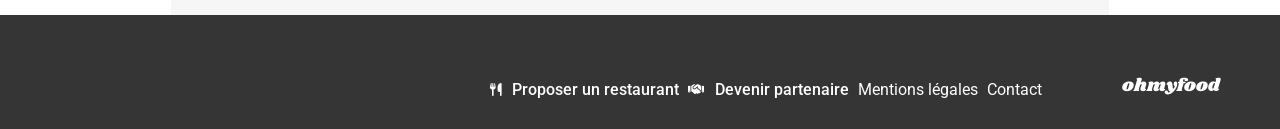
==== commit 690ae3ab: "Menu Pages desktop version + Animations Buttons" ====
--- a/pages/restaurants/a_la_francaise.html
+++ b/pages/restaurants/a_la_francaise.html
@@ -11,7 +11,7 @@
     <!-- Ajout du fichier CSS -->
     <link rel="stylesheet" href="../../styles/css/main.css">
 </head>
-<body>
+<body class="menu-page">
     <header class="RestaurantAppBar">
         <a href="..\index.html" class="RestaurantAppBar__back">
             <i class="fa-solid fa-arrow-left RestaurantAppBar__back--icon" ></i>
@@ -99,7 +99,7 @@
                 <span class="menu-page__menu__info__card--prix">23€</span>
             </div>
         </section>
-        <button class="button button--restaurants">Commander</button>
+        <button class="button button--restaurants"><span class="button__text">Commander</span></button>
     </main>
     <footer class="footer">
         <h3 class="footer--title">ohmyfood</h3>
--- a/styles/css/main.css
+++ b/styles/css/main.css
@@ -2,7 +2,7 @@
 @import url("https://fonts.googleapis.com/css2?family=Roboto:ital,wght@0,100..900;1,100..900&family=Shrikhand&display=swap");
 .menu-page__image {
   width: 100%;
-  height: 17, 1875rem;
+  height: 17.1875rem;
   object-fit: cover;
 }
 .menu-page__menu {
@@ -10,16 +10,16 @@
   width: 100%;
   background-color: var(--background-color);
   border-radius: 40px 40px 0 0;
-  padding: 2.5rem 3.46vw;
-  margin-bottom: -2.5rem;
+  padding: 2.5rem 3.46%;
+  margin-bottom: -3.4375rem;
 }
 .menu-page__menu__header {
   display: flex;
   justify-content: space-between;
   align-items: center;
   margin-bottom: 1.875rem;
-  padding-right: 8vw;
-  padding-left: 0.8vw;
+  padding-right: 8%;
+  padding-left: 0.8%;
 }
 .menu-page__menu__info {
   display: flex;
@@ -39,13 +39,33 @@
   height: 0.1875rem;
   background-color: #99E2D0;
 }
+@media screen and (min-width: 1024px) {
+  .menu-page {
+    background-color: white;
+  }
+  .menu-page__image {
+    height: 21.4375rem;
+  }
+  .menu-page__menu {
+    width: 73.264%;
+    padding: 2.5rem 14.58%;
+    margin-left: auto;
+    margin-right: auto;
+    margin-bottom: -3.4375rem;
+  }
+  .menu-page__menu__header {
+    justify-content: center;
+    padding: 0;
+    gap: 1.67%;
+  }
+}
 
 .reservation {
-  padding: 2.4375rem 6.6844vw 3.5625rem 9.09vw;
+  padding: 2.4375rem 6.6844% 3.5625rem 9.09%;
   text-align: center;
 }
 .reservation__title {
-  margin: 0 14.43vw 1.125rem 8.556vw;
+  margin: 0 14.43% 1.125rem 8.556%;
 }
 .reservation__description {
   margin-bottom: 1.75rem;
@@ -53,14 +73,46 @@
 }
 
 .fonctionnalite {
-  padding: 3rem 0 2.6875rem 5.3333vw;
+  padding: 3rem 5.3333%;
   background-color: white;
 }
 
 .restaurants__section {
-  padding: 3.75rem 0 4.125rem 5.3333vw;
-}
-
+  margin: 3.0625rem 5.3333%;
+}
+.restaurants__list {
+  gap: 1.125rem;
+}
+
+@media screen and (min-width: 1024px) {
+  .home h2.reservation {
+    padding: 1.875rem 27.6%;
+  }
+  .home h2.reservation__title {
+    font-size: 2.5rem;
+    margin: 0 0 1.875rem 0;
+  }
+  .home h2.reservation__description {
+    margin-bottom: 1.875rem;
+  }
+  .fonctionnalite {
+    padding: 3.125rem 12.5%;
+  }
+  .fonctionnalite__containeur {
+    display: flex;
+    gap: 2.3%;
+  }
+  .restaurants__section {
+    margin: 1.875rem 12.5%;
+  }
+  .restaurants__list {
+    width: 100%;
+    display: flex;
+    flex-direction: row;
+    flex-wrap: wrap;
+    justify-content: space-between;
+  }
+}
 .heart {
   width: 1.375rem;
   height: 1.3125rem;
@@ -80,11 +132,13 @@
   -webkit-background-clip: text;
   -webkit-text-fill-color: transparent;
   opacity: 0;
-}
-
+  transform: opacity 1s ease-in-out;
+}
+.heart__fill :active {
+  opacity: 1;
+}
 .menu-page__menu__info__card {
-  width: 21.8125rem;
-  min-width: 93.066vw;
+  min-width: 93.066%;
   background-color: white;
   padding: 0.9375rem;
   border-radius: 15.04px;
@@ -109,15 +163,24 @@
   font-weight: 900;
   color: #353535;
 }
+@media screen and (min-width: 1024px) {
+  .menu-page__menu__info__card {
+    min-width: 60.1%;
+  }
+}
 
 .restaurant__list__card {
-  width: 21.45rem;
-  min-width: 90.66vw;
+  min-width: 100%;
   height: 15.6875rem;
   border-radius: 15px;
-  background-color: white;
-  margin-left: -0.8vw;
-  margin-bottom: 1.125rem;
+  background-color: #ffffff;
+  margin-left: -0.8%;
+}
+@media screen and (min-width: 1024px) {
+  .restaurant__list__card {
+    min-width: 45.37%;
+    margin-left: 0;
+  }
 }
 .restaurant__list__card__image {
   width: 100%;
@@ -129,11 +192,12 @@
   height: 100%;
   object-fit: cover;
   border-radius: 15px 15px 0 0;
+  object-position: center 69%;
 }
 .restaurant__list__card__image__badge {
   position: absolute;
   top: 0.8125rem;
-  left: 73%;
+  right: 1rem;
   background-color: var(--green);
   color: var(--green-font);
   padding: 0.4375rem 0.5625rem;
@@ -141,6 +205,7 @@
   font-weight: 500;
 }
 .restaurant__list__card__description {
+  background-color: #ffffff;
   display: flex;
   justify-content: space-between;
   align-items: center;
@@ -169,13 +234,19 @@
   align-items: center;
   gap: 1rem;
   width: 20.155625rem;
-  min-width: 86.227vw;
+  min-width: 100%;
   height: 4.52375rem;
   margin: 0 0 1.5625rem 0.75rem;
   padding-left: 1.625rem;
   background-color: var(--background-color);
   border-radius: 20px;
   box-shadow: 0 4px 15px 0 rgba(0, 0, 0, 0.15);
+}
+@media screen and (min-width: 1024px) {
+  .fonctionnalite__step {
+    min-width: 31.81%;
+    margin: 0;
+  }
 }
 .fonctionnalite__step__number {
   display: flex;
@@ -206,11 +277,14 @@
 }
 
 .button {
+  z-index: 1;
   display: block;
+  position: relative;
   width: fit-content;
   margin: auto;
   background: var(--button-gradient);
   color: white;
+  cursor: pointer;
   padding: 0.8125rem 1.1720625rem;
   box-shadow: 0 4px 10px 0 rgba(0, 0, 0, 0.25);
   border-radius: 25px;
@@ -220,6 +294,34 @@
   width: 11.625rem;
   height: 3.125rem;
 }
+.button__text {
+  font-size: var(--boutonText-size);
+  font-weight: var(--boutonText-weight);
+  position: relative;
+  display: inline-block;
+  transition: transform 315ms 305ms linear;
+  z-index: 3;
+}
+.button::before {
+  border-radius: 25px;
+  top: 0;
+  left: 0;
+  position: absolute;
+  z-index: -1;
+  content: "";
+  width: 100%;
+  height: 100%;
+  background-color: white;
+  opacity: 0;
+  transition: all 300ms ease-out;
+}
+.button:hover::before {
+  opacity: 0.15;
+  box-shadow: 0 4px 15px 0 rgba(0, 0, 0, 0.35);
+}
+.button:hover .button__text {
+  transform: translate(0.05rem, 0.1rem);
+}
 
 .footer {
   background-color: var(--grey);
@@ -246,6 +348,27 @@
 .footer__links__link--icon {
   font-size: 0.8125rem;
 }
+@media screen and (min-width: 1024px) {
+  .footer {
+    height: 7.125rem;
+    padding: 1.875rem 1.5625rem;
+    display: flex;
+    flex-flow: row-reverse;
+    align-items: flex-end;
+  }
+  .footer--title {
+    margin: 0 2.77vw 0 6.18vw;
+  }
+  .footer__links {
+    display: flex;
+    flex-direction: row;
+    align-items: center;
+    gap: 0.5625rem;
+  }
+  .footer__links__link__normal--legal {
+    margin: 0 0.486vw 0 2.36vw;
+  }
+}
 
 .RestaurantAppBar {
   display: flex;
@@ -268,6 +391,24 @@
   font-size: 1.7rem;
   color: var(--grey);
 }
+@media screen and (min-width: 1024px) {
+  .RestaurantAppBar {
+    height: 6rem;
+  }
+  .RestaurantAppBar__logo {
+    width: 12.5rem;
+    height: 2.1375rem;
+  }
+  .RestaurantAppBar__back {
+    position: absolute;
+    left: 1.0625rem;
+    top: 2.0625rem;
+  }
+  .RestaurantAppBar__back--icon {
+    font-size: 1.3rem;
+    color: var(--grey);
+  }
+}
 
 .HomeAppBar {
   display: flex;
@@ -286,6 +427,15 @@
 .HomeAppBar__header__logo {
   width: 12.3125rem;
   height: 2.25rem;
+}
+@media screen and (min-width: 1024px) {
+  .HomeAppBar__header {
+    height: 6rem;
+  }
+  .HomeAppBar__header__logo {
+    width: 12.5rem;
+    height: 2.1375rem;
+  }
 }
 .HomeAppBar__location {
   display: flex;
@@ -360,6 +510,7 @@
   color: #000000;
   max-width: 1440px;
   min-width: 374px;
+  margin: auto;
 }
 
 a {
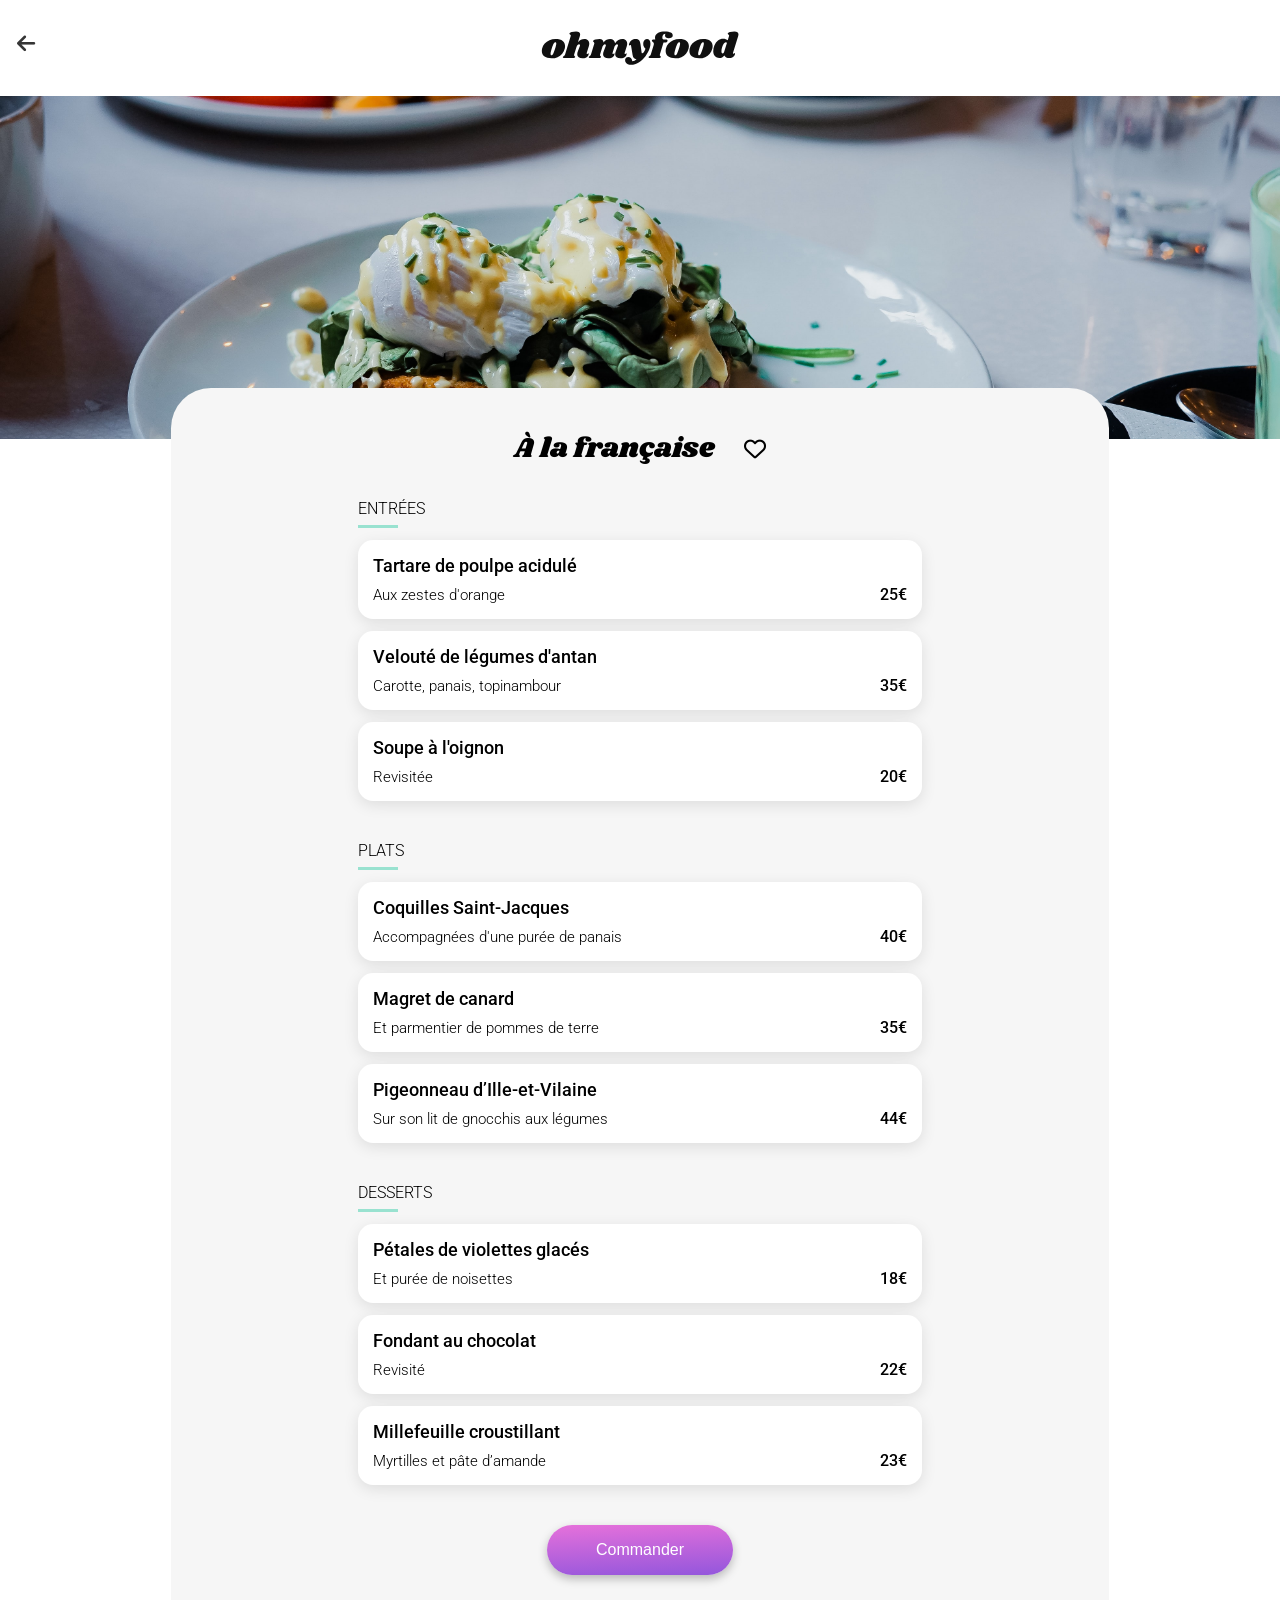
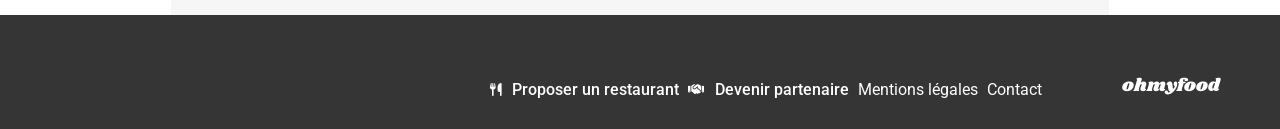
==== commit bddcc3e8: "Aimation du boutton coeur" ====
--- a/pages/restaurants/a_la_francaise.html
+++ b/pages/restaurants/a_la_francaise.html
@@ -5,7 +5,7 @@
     <meta name="viewport" content="width=device-width, initial-scale=1.0">
     <!-- Ajout du favicon -->
     <link rel="icon" href="../../assets/logos/Ohmyfood.svg" type="image/svg+xml">
-    <title>menu-page__Menu - A la francaise</title>
+    <title>Menu - À la française</title>
     <!-- Ajout de Font Awesome -->
     <link rel="stylesheet" href="https://cdnjs.cloudflare.com/ajax/libs/font-awesome/6.5.1/css/all.min.css">
     <!-- Ajout du fichier CSS -->
@@ -13,19 +13,20 @@
 </head>
 <body class="menu-page">
     <header class="RestaurantAppBar">
-        <a href="..\index.html" class="RestaurantAppBar__back">
+        <a href="../index.html" class="RestaurantAppBar__back">
             <i class="fa-solid fa-arrow-left RestaurantAppBar__back--icon" ></i>
         </a>
         <img src="../../assets/logos/Ohmyfood.svg" alt="Logo Ohmyfood" class="RestaurantAppBar__logo">
     </header>
-    <img src="..\..\assets\images\restaurants\a_la_francaise.jpg" alt="Restaurant À la française" class="menu-page__image">
+    <img src="../../assets/images/restaurants/a_la_francaise.jpg" alt="Restaurant À la française" class="menu-page__image">
     <main class="menu-page__menu">
         <div class="menu-page__menu__header">
             <h1 class="menu-page__menu__header--title">À la française</h1>
             <div class="heart">
-                                <i class="fa-regular fa-heart heart__outline"></i>
-                                <i class="fa-solid fa-heart heart__fill"></i>
-                            </div>
+                <input type="checkbox" class="heart__checkbox">
+                <i class="fa-solid fa-heart heart__fill"></i>
+                <i class="fa-regular fa-heart heart__outline"></i>
+            </div>
         </div>
         <section class="menu-page__menu__info">
             <h2 class="menu-page__menu__info--title">ENTRÉES</h2>
--- a/styles/css/main.css
+++ b/styles/css/main.css
@@ -20,6 +20,7 @@
   margin-bottom: 1.875rem;
   padding-right: 8%;
   padding-left: 0.8%;
+  position: relative;
 }
 .menu-page__menu__info {
   display: flex;
@@ -56,7 +57,7 @@
   .menu-page__menu__header {
     justify-content: center;
     padding: 0;
-    gap: 1.67%;
+    gap: 5.19%;
   }
 }
 
@@ -81,18 +82,20 @@
   margin: 3.0625rem 5.3333%;
 }
 .restaurants__list {
+  display: flex;
+  flex-direction: column;
   gap: 1.125rem;
 }
 
 @media screen and (min-width: 1024px) {
-  .home h2.reservation {
+  .home .reservation {
     padding: 1.875rem 27.6%;
   }
-  .home h2.reservation__title {
+  .home .reservation__title {
     font-size: 2.5rem;
     margin: 0 0 1.875rem 0;
   }
-  .home h2.reservation__description {
+  .home .reservation__description {
     margin-bottom: 1.875rem;
   }
   .fonctionnalite {
@@ -107,7 +110,6 @@
   }
   .restaurants__list {
     width: 100%;
-    display: flex;
     flex-direction: row;
     flex-wrap: wrap;
     justify-content: space-between;
@@ -118,6 +120,21 @@
   height: 1.3125rem;
   position: relative;
 }
+.heart__checkbox {
+  position: absolute;
+  opacity: 0;
+  width: 100%;
+  height: 100%;
+  cursor: pointer;
+  z-index: 3;
+  margin: 0;
+}
+.heart__checkbox:checked + .heart__fill {
+  opacity: 1;
+}
+.heart__checkbox:checked + .heart__fill + .heart__outilne {
+  opacity: 0;
+}
 .heart i {
   position: absolute;
   top: 0;
@@ -126,17 +143,19 @@
 }
 .heart__outline {
   color: black;
+  opacity: 1;
+  transition: opacity 300ms ease-in-out;
+  z-index: 0;
 }
 .heart__fill {
   background: linear-gradient(183deg, #9356DC -30%, #FF79DA 100%);
   -webkit-background-clip: text;
   -webkit-text-fill-color: transparent;
   opacity: 0;
-  transform: opacity 1s ease-in-out;
-}
-.heart__fill :active {
-  opacity: 1;
-}
+  transition: opacity 300ms ease-in-out;
+  z-index: 1;
+}
+
 .menu-page__menu__info__card {
   min-width: 93.066%;
   background-color: white;
@@ -170,11 +189,13 @@
 }
 
 .restaurant__list__card {
+  position: relative;
+  background-color: #ffffff;
   min-width: 100%;
   height: 15.6875rem;
   border-radius: 15px;
-  background-color: #ffffff;
   margin-left: -0.8%;
+  overflow: hidden;
 }
 @media screen and (min-width: 1024px) {
   .restaurant__list__card {
@@ -182,6 +203,11 @@
     margin-left: 0;
   }
 }
+.restaurant__list__card > .heart {
+  position: absolute;
+  bottom: 2.0625rem;
+  right: 1.5625rem;
+}
 .restaurant__list__card__image {
   width: 100%;
   height: 10.875rem;
@@ -191,7 +217,6 @@
   width: 100%;
   height: 100%;
   object-fit: cover;
-  border-radius: 15px 15px 0 0;
   object-position: center 69%;
 }
 .restaurant__list__card__image__badge {
@@ -205,10 +230,6 @@
   font-weight: 500;
 }
 .restaurant__list__card__description {
-  background-color: #ffffff;
-  display: flex;
-  justify-content: space-between;
-  align-items: center;
   width: 100%;
   padding: 1rem 0.8125rem;
 }
@@ -223,9 +244,6 @@
   font-size: var(--card-description-size);
   font-weight: var(--card-description-weight);
   color: var(--grey-tin2);
-}
-.restaurant__list__card__description .heart {
-  margin-right: 0.75rem;
 }
 
 .fonctionnalite__step {
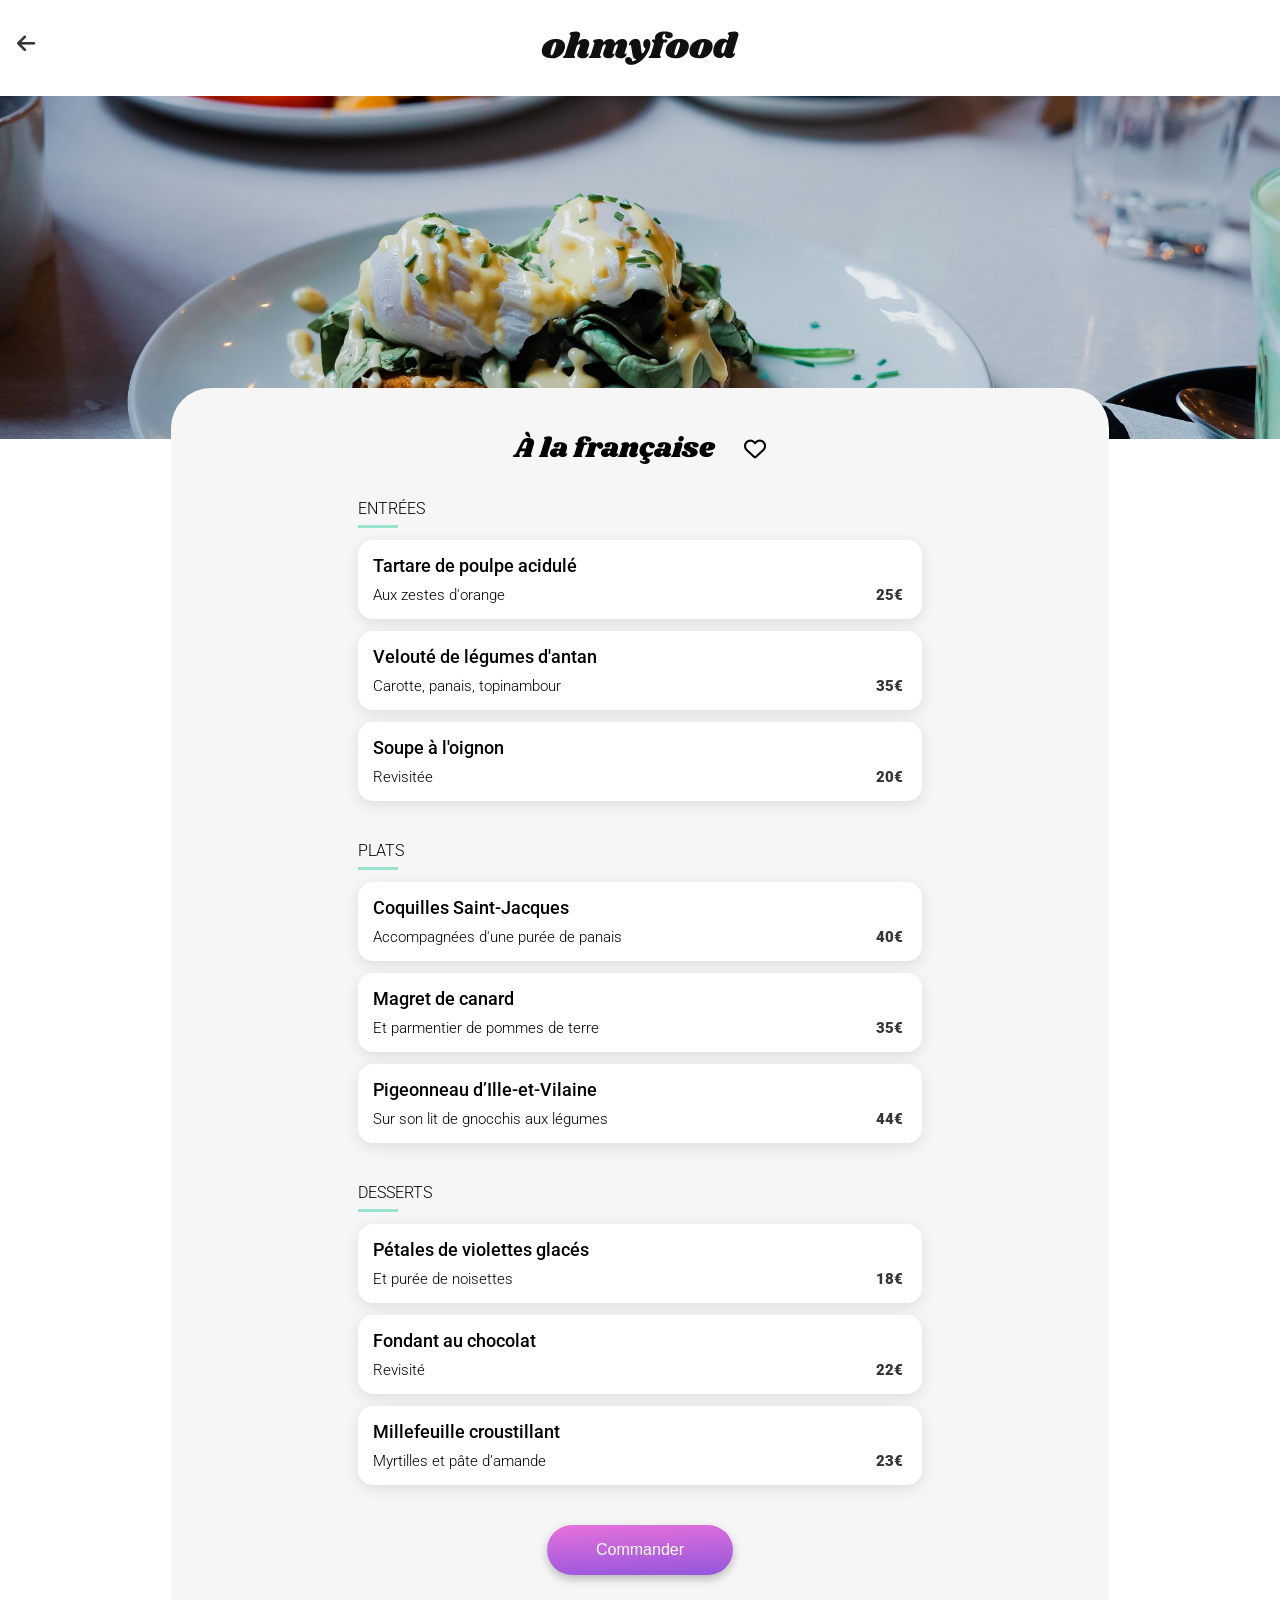
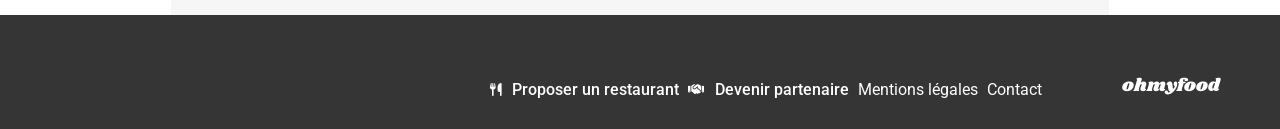
==== commit ce748b55: "Animation des plats plus check" ====
--- a/pages/restaurants/a_la_francaise.html
+++ b/pages/restaurants/a_la_francaise.html
@@ -31,73 +31,91 @@
         <section class="menu-page__menu__info">
             <h2 class="menu-page__menu__info--title">ENTRÉES</h2>
             <div class="menu-page__menu__info__card">
+                <input type="checkbox" class="menu-page__menu__info__card__checkbox">
                 <div class="menu-page__menu__info__card__plats">
                     <h3 class="menu-page__menu__info__card__plats--nom">Tartare de poulpe acidulé</h3>
                     <p class="menu-page__menu__info__card__plats--description">Aux zestes d'orange</p>
                 </div>
                 <span class="menu-page__menu__info__card--prix">25€</span>
+                <div class="menu-page__menu__info__card__check"> <i class="fa-solid fa-check"></i></div>
             </div>
             <div class="menu-page__menu__info__card">
+                <input type="checkbox" class="menu-page__menu__info__card__checkbox">
                 <div class="menu-page__menu__info__card__plats">
                     <h3 class="menu-page__menu__info__card__plats--nom">Velouté de légumes d'antan</h3>
                     <p class="menu-page__menu__info__card__plats--description">Carotte, panais, topinambour</p>
                 </div>
                 <span class="menu-page__menu__info__card--prix">35€</span>
+                <div class="menu-page__menu__info__card__check"> <i class="fa-solid fa-check"></i></div>
             </div>
             <div class="menu-page__menu__info__card">
+                <input type="checkbox" class="menu-page__menu__info__card__checkbox">
                 <div class="menu-page__menu__info__card__plats">
                     <h3 class="menu-page__menu__info__card__plats--nom">Soupe à l'oignon</h3>
                     <p class="menu-page__menu__info__card__plats--description">Revisitée</p>
                 </div>
                 <span class="menu-page__menu__info__card--prix">20€</span>
+                <div class="menu-page__menu__info__card__check"> <i class="fa-solid fa-check"></i></div>
             </div>
         </section>
         <section class="menu-page__menu__info">
             <h2 class="menu-page__menu__info--title">PLATS</h2>
             <div class="menu-page__menu__info__card">
+                <input type="checkbox" class="menu-page__menu__info__card__checkbox">
                 <div class="menu-page__menu__info__card__plats">
                     <h3 class="menu-page__menu__info__card__plats--nom">Coquilles Saint-Jacques</h3>
                     <p class="menu-page__menu__info__card__plats--description">Accompagnées d'une purée de panais</p>
                 </div>
                 <span class="menu-page__menu__info__card--prix">40€</span>
+                <div class="menu-page__menu__info__card__check"> <i class="fa-solid fa-check"></i></div>
             </div>
             <div class="menu-page__menu__info__card">
+                <input type="checkbox" class="menu-page__menu__info__card__checkbox">
                 <div class="menu-page__menu__info__card__plats">
                     <h3 class="menu-page__menu__info__card__plats--nom">Magret de canard</h3>
                     <p class="menu-page__menu__info__card__plats--description">Et parmentier de pommes de terre</p>
                 </div>
                 <span class="menu-page__menu__info__card--prix">35€</span>
+                <div class="menu-page__menu__info__card__check"> <i class="fa-solid fa-check"></i></div>
             </div>
             <div class="menu-page__menu__info__card">
+                <input type="checkbox" class="menu-page__menu__info__card__checkbox">
                 <div class="menu-page__menu__info__card__plats">
                     <h3 class="menu-page__menu__info__card__plats--nom">Pigeonneau d’Ille-et-Vilaine</h3>
                     <p class="menu-page__menu__info__card__plats--description">Sur son lit de gnocchis aux légumes</p>
                 </div>
                 <span class="menu-page__menu__info__card--prix">44€</span>
+                <div class="menu-page__menu__info__card__check"> <i class="fa-solid fa-check"></i></div>
             </div>
         </section>
         <section class="menu-page__menu__info">
             <h2 class="menu-page__menu__info--title">DESSERTS</h2>
             <div class="menu-page__menu__info__card">
+                <input type="checkbox" class="menu-page__menu__info__card__checkbox">
                 <div class="menu-page__menu__info__card__plats">
                     <h3 class="menu-page__menu__info__card__plats--nom">Pétales de violettes glacés</h3>
                     <p class="menu-page__menu__info__card__plats--description">Et purée de noisettes</p>
                 </div>
                 <span class="menu-page__menu__info__card--prix">18€</span>
+                <div class="menu-page__menu__info__card__check"> <i class="fa-solid fa-check"></i></div>
             </div>
             <div class="menu-page__menu__info__card">
+                <input type="checkbox" class="menu-page__menu__info__card__checkbox">
                 <div class="menu-page__menu__info__card__plats">
                     <h3 class="menu-page__menu__info__card__plats--nom">Fondant au chocolat</h3>
                     <p class="menu-page__menu__info__card__plats--description">Revisité</p>
                 </div>
                 <span class="menu-page__menu__info__card--prix">22€</span>
+                <div class="menu-page__menu__info__card__check"> <i class="fa-solid fa-check"></i></div>
             </div>
             <div class="menu-page__menu__info__card">
+                <input type="checkbox" class="menu-page__menu__info__card__checkbox">
                 <div class="menu-page__menu__info__card__plats">
                     <h3 class="menu-page__menu__info__card__plats--nom">Millefeuille croustillant</h3>
                     <p class="menu-page__menu__info__card__plats--description">Myrtilles et pâte d’amande</p>
                 </div>
                 <span class="menu-page__menu__info__card--prix">23€</span>
+                <div class="menu-page__menu__info__card__check"> <i class="fa-solid fa-check"></i></div>
             </div>
         </section>
         <button class="button button--restaurants"><span class="button__text">Commander</span></button>
--- a/styles/css/main.css
+++ b/styles/css/main.css
@@ -1,5 +1,54 @@
 @import url("https://fonts.googleapis.com/css2?family=Roboto:ital,wght@0,100..900;1,100..900&display=swap");
 @import url("https://fonts.googleapis.com/css2?family=Roboto:ital,wght@0,100..900;1,100..900&family=Shrikhand&display=swap");
+.loader {
+  width: 100%;
+  height: 100vh;
+  position: fixed;
+  top: 0;
+  left: 0;
+  z-index: 999;
+  background-color: white;
+  display: flex;
+  justify-content: center;
+  align-items: center;
+  animation: loader 2s forwards;
+}
+.loader__spinner {
+  width: 100px;
+  height: 100px;
+  border-radius: 50%;
+  border: 5px solid #eee;
+  border-left: 5px solid var(--main-color);
+  z-index: 1000;
+  animation: tourner ease 1.5s infinite;
+}
+
+@keyframes tourner {
+  from {
+    transform: rotate(0deg);
+  }
+  to {
+    transform: rotate(360deg);
+  }
+}
+@keyframes loader {
+  from {
+    visibility: visible;
+  }
+  to {
+    visibility: hidden;
+  }
+}
+@keyframes apparition {
+  from {
+    opacity: 0;
+    transform: translateY(20px);
+  }
+  to {
+    opacity: 1;
+    transform: translateY(0);
+  }
+}
 .menu-page__image {
   width: 100%;
   height: 17.1875rem;
@@ -27,6 +76,9 @@
   flex-direction: column;
   gap: 0.75rem;
   margin-bottom: 2.5rem;
+  opacity: 0;
+  transform: translateY(20px);
+  animation: apparition 0.5s linear forwards;
 }
 .menu-page__menu__info--title {
   font-size: var(--menu-section-title-size);
@@ -159,33 +211,177 @@
 .menu-page__menu__info__card {
   min-width: 93.066%;
   background-color: white;
-  padding: 0.9375rem;
+  padding: 0;
   border-radius: 15.04px;
   display: flex;
-  justify-content: space-between;
   align-items: flex-end;
   box-shadow: 0 4.01px 15.04px rgba(0, 0, 0, 0.1);
+  overflow: hidden;
+  opacity: 0;
+  transform: translateY(20px);
+  animation: apparition 0.5s linear forwards;
+}
+.menu-page__menu__info__card__checkbox {
+  position: absolute;
+  opacity: 0;
+  width: 100%;
+  height: 100%;
+  cursor: pointer;
+  z-index: 3;
+  margin: 0;
+}
+.menu-page__menu__info__card__checkbox:checked ~ .menu-page__menu__info__card__check {
+  transform: translateX(0);
+}
+.menu-page__menu__info__card__checkbox:checked ~ .menu-page__menu__info__card__check .fa-circle-check {
+  transform: rotate(360deg);
+}
+.menu-page__menu__info__card__checkbox:checked ~ .menu-page__menu__info__card--prix {
+  transform: translateX(0);
 }
 .menu-page__menu__info__card__plats {
   display: flex;
   flex-direction: column;
+  z-index: 0;
+  margin: 0.9375rem 0 0.9375rem 0.9375rem;
+  flex: 1;
+  min-width: 0;
 }
 .menu-page__menu__info__card__plats--name {
   margin-bottom: 0.3125rem;
+  white-space: nowrap;
+  text-overflow: ellipsis;
+  overflow: hidden;
 }
 .menu-page__menu__info__card__plats--description {
   font-size: var(--plat-description-size);
   font-weight: var(--plat-description-weight);
-}
-.menu-page__menu__info__card__prix {
+  white-space: nowrap;
+  text-overflow: ellipsis;
+  overflow: hidden;
+}
+.menu-page__menu__info__card--prix {
+  margin: 0 1.25rem 0.9375rem 0.9375rem;
   font-size: var(--plat-description-size);
   font-weight: 900;
   color: #353535;
+  z-index: 0;
+}
+.menu-page__menu__info__card__check {
+  width: 59px;
+  align-self: stretch;
+  background-color: var(--green);
+  display: flex;
+  justify-content: center;
+  align-items: center;
+  flex-shrink: 0;
+  z-index: 1;
+}
+.menu-page__menu__info__card__check .fa-circle-check {
+  color: white;
+  font-size: 20px;
+  transform: rotate(0deg);
+  transition: transform 0.5s ease;
+}
+.menu-page__menu__info__card__check, .menu-page__menu__info__card--prix {
+  transform: translateX(60px);
+  transition: transform 0.3s ease;
 }
 @media screen and (min-width: 1024px) {
   .menu-page__menu__info__card {
     min-width: 60.1%;
   }
+  .menu-page__menu__info__card:hover .menu-page__menu__info__card__check {
+    transform: translateX(0);
+  }
+  .menu-page__menu__info__card:hover .menu-page__menu__info__card__check .fa-circle-check {
+    transform: rotate(360deg);
+  }
+  .menu-page__menu__info__card:hover .menu-page__menu__info__card--prix {
+    transform: translateX(0);
+  }
+}
+
+@keyframes apparition {
+  from {
+    opacity: 0;
+    transform: translateY(20px);
+  }
+  to {
+    opacity: 1;
+    transform: translateY(0);
+  }
+}
+.menu-page__menu__info:nth-of-type(1) {
+  animation-delay: 1400ms;
+}
+
+.menu-page__menu__info:nth-of-type(1) .menu-page__menu__info__card:nth-child(2) {
+  animation-delay: 1800ms;
+}
+
+.menu-page__menu__info:nth-of-type(1) .menu-page__menu__info__card:nth-child(3) {
+  animation-delay: 2200ms;
+}
+
+.menu-page__menu__info:nth-of-type(1) .menu-page__menu__info__card:nth-child(4) {
+  animation-delay: 2600ms;
+}
+
+.menu-page__menu__info:nth-of-type(1) .menu-page__menu__info__card:nth-child(5) {
+  animation-delay: 3000ms;
+}
+
+.menu-page__menu__info:nth-of-type(1) .menu-page__menu__info__card:nth-child(6) {
+  animation-delay: 3400ms;
+}
+
+.menu-page__menu__info:nth-of-type(2) {
+  animation-delay: 2800ms;
+}
+
+.menu-page__menu__info:nth-of-type(2) .menu-page__menu__info__card:nth-child(2) {
+  animation-delay: 2800ms;
+}
+
+.menu-page__menu__info:nth-of-type(2) .menu-page__menu__info__card:nth-child(3) {
+  animation-delay: 3200ms;
+}
+
+.menu-page__menu__info:nth-of-type(2) .menu-page__menu__info__card:nth-child(4) {
+  animation-delay: 3600ms;
+}
+
+.menu-page__menu__info:nth-of-type(2) .menu-page__menu__info__card:nth-child(5) {
+  animation-delay: 4000ms;
+}
+
+.menu-page__menu__info:nth-of-type(2) .menu-page__menu__info__card:nth-child(6) {
+  animation-delay: 4400ms;
+}
+
+.menu-page__menu__info:nth-of-type(3) {
+  animation-delay: 4200ms;
+}
+
+.menu-page__menu__info:nth-of-type(3) .menu-page__menu__info__card:nth-child(2) {
+  animation-delay: 3800ms;
+}
+
+.menu-page__menu__info:nth-of-type(3) .menu-page__menu__info__card:nth-child(3) {
+  animation-delay: 4200ms;
+}
+
+.menu-page__menu__info:nth-of-type(3) .menu-page__menu__info__card:nth-child(4) {
+  animation-delay: 4600ms;
+}
+
+.menu-page__menu__info:nth-of-type(3) .menu-page__menu__info__card:nth-child(5) {
+  animation-delay: 5000ms;
+}
+
+.menu-page__menu__info:nth-of-type(3) .menu-page__menu__info__card:nth-child(6) {
+  animation-delay: 5400ms;
 }
 
 .restaurant__list__card {
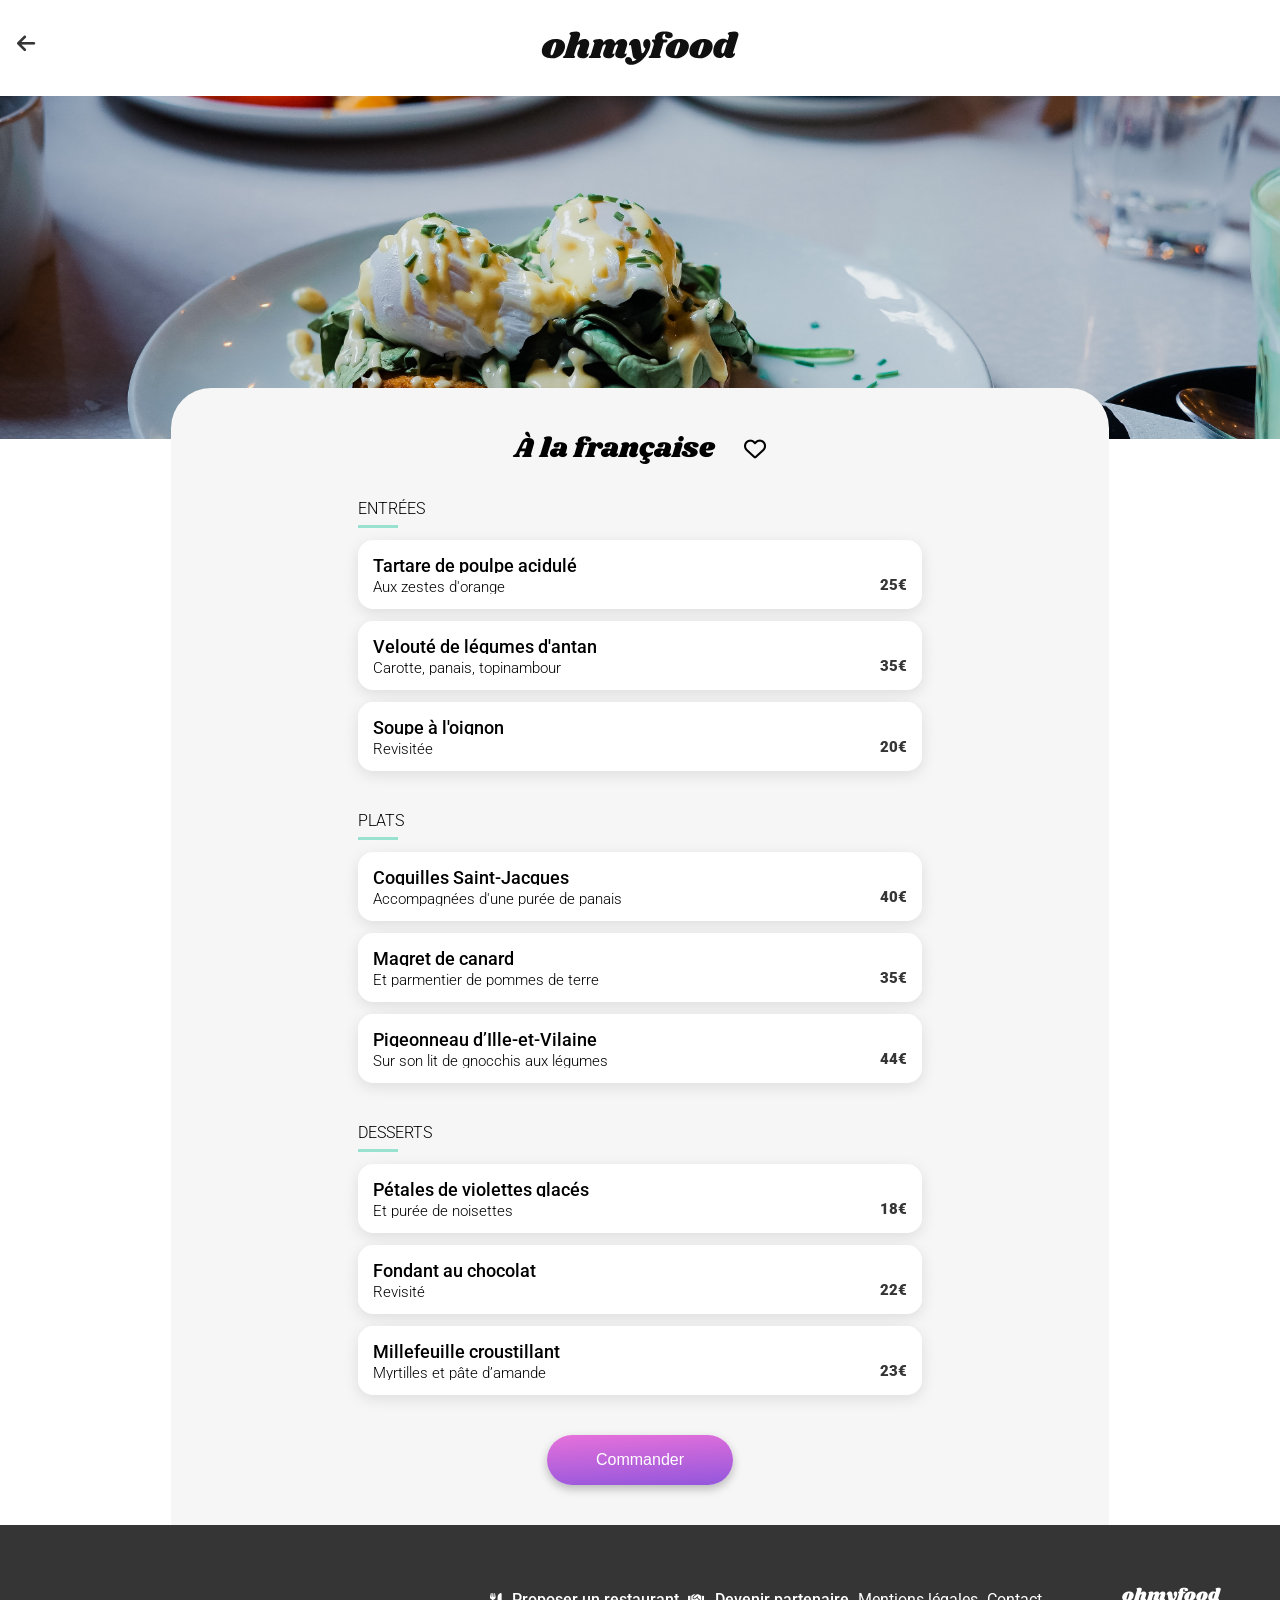
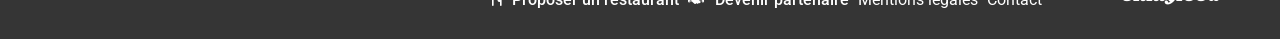
==== commit 7189b5fb: "Fidelité à la maquette" ====
--- a/pages/restaurants/a_la_francaise.html
+++ b/pages/restaurants/a_la_francaise.html
@@ -13,7 +13,7 @@
 </head>
 <body class="menu-page">
     <header class="RestaurantAppBar">
-        <a href="../index.html" class="RestaurantAppBar__back">
+        <a href="../../index.html" class="RestaurantAppBar__back">
             <i class="fa-solid fa-arrow-left RestaurantAppBar__back--icon" ></i>
         </a>
         <img src="../../assets/logos/Ohmyfood.svg" alt="Logo Ohmyfood" class="RestaurantAppBar__logo">
@@ -36,8 +36,11 @@
                     <h3 class="menu-page__menu__info__card__plats--nom">Tartare de poulpe acidulé</h3>
                     <p class="menu-page__menu__info__card__plats--description">Aux zestes d'orange</p>
                 </div>
-                <span class="menu-page__menu__info__card--prix">25€</span>
-                <div class="menu-page__menu__info__card__check"> <i class="fa-solid fa-check"></i></div>
+
+                <div class="menu-page__menu__info__card__fin">
+                    <span class="menu-page__menu__info__card__fin__prix">25€</span>
+                    <div class="menu-page__menu__info__card__fin__check"> <i class="fa-solid fa-circle-check"></i></div>
+                </div>
             </div>
             <div class="menu-page__menu__info__card">
                 <input type="checkbox" class="menu-page__menu__info__card__checkbox">
@@ -45,8 +48,11 @@
                     <h3 class="menu-page__menu__info__card__plats--nom">Velouté de légumes d'antan</h3>
                     <p class="menu-page__menu__info__card__plats--description">Carotte, panais, topinambour</p>
                 </div>
-                <span class="menu-page__menu__info__card--prix">35€</span>
-                <div class="menu-page__menu__info__card__check"> <i class="fa-solid fa-check"></i></div>
+
+                <div class="menu-page__menu__info__card__fin">
+                    <span class="menu-page__menu__info__card__fin__prix">35€</span>
+                    <div class="menu-page__menu__info__card__fin__check"> <i class="fa-solid fa-circle-check"></i></div>
+                </div>
             </div>
             <div class="menu-page__menu__info__card">
                 <input type="checkbox" class="menu-page__menu__info__card__checkbox">
@@ -54,8 +60,11 @@
                     <h3 class="menu-page__menu__info__card__plats--nom">Soupe à l'oignon</h3>
                     <p class="menu-page__menu__info__card__plats--description">Revisitée</p>
                 </div>
-                <span class="menu-page__menu__info__card--prix">20€</span>
-                <div class="menu-page__menu__info__card__check"> <i class="fa-solid fa-check"></i></div>
+
+                <div class="menu-page__menu__info__card__fin">
+                    <span class="menu-page__menu__info__card__fin__prix">20€</span>
+                    <div class="menu-page__menu__info__card__fin__check"> <i class="fa-solid fa-circle-check"></i></div>
+                </div>
             </div>
         </section>
         <section class="menu-page__menu__info">
@@ -66,8 +75,11 @@
                     <h3 class="menu-page__menu__info__card__plats--nom">Coquilles Saint-Jacques</h3>
                     <p class="menu-page__menu__info__card__plats--description">Accompagnées d'une purée de panais</p>
                 </div>
-                <span class="menu-page__menu__info__card--prix">40€</span>
-                <div class="menu-page__menu__info__card__check"> <i class="fa-solid fa-check"></i></div>
+
+                <div class="menu-page__menu__info__card__fin">
+                    <span class="menu-page__menu__info__card__fin__prix">40€</span>
+                    <div class="menu-page__menu__info__card__fin__check"> <i class="fa-solid fa-circle-check"></i></div>
+                </div>
             </div>
             <div class="menu-page__menu__info__card">
                 <input type="checkbox" class="menu-page__menu__info__card__checkbox">
@@ -75,8 +87,11 @@
                     <h3 class="menu-page__menu__info__card__plats--nom">Magret de canard</h3>
                     <p class="menu-page__menu__info__card__plats--description">Et parmentier de pommes de terre</p>
                 </div>
-                <span class="menu-page__menu__info__card--prix">35€</span>
-                <div class="menu-page__menu__info__card__check"> <i class="fa-solid fa-check"></i></div>
+
+                <div class="menu-page__menu__info__card__fin">
+                    <span class="menu-page__menu__info__card__fin__prix">35€</span>
+                    <div class="menu-page__menu__info__card__fin__check"> <i class="fa-solid fa-circle-check"></i></div>
+                </div>
             </div>
             <div class="menu-page__menu__info__card">
                 <input type="checkbox" class="menu-page__menu__info__card__checkbox">
@@ -84,8 +99,11 @@
                     <h3 class="menu-page__menu__info__card__plats--nom">Pigeonneau d’Ille-et-Vilaine</h3>
                     <p class="menu-page__menu__info__card__plats--description">Sur son lit de gnocchis aux légumes</p>
                 </div>
-                <span class="menu-page__menu__info__card--prix">44€</span>
-                <div class="menu-page__menu__info__card__check"> <i class="fa-solid fa-check"></i></div>
+
+                <div class="menu-page__menu__info__card__fin">
+                    <span class="menu-page__menu__info__card__fin__prix">44€</span>
+                    <div class="menu-page__menu__info__card__fin__check"> <i class="fa-solid fa-circle-check"></i></div>
+                </div>
             </div>
         </section>
         <section class="menu-page__menu__info">
@@ -96,8 +114,11 @@
                     <h3 class="menu-page__menu__info__card__plats--nom">Pétales de violettes glacés</h3>
                     <p class="menu-page__menu__info__card__plats--description">Et purée de noisettes</p>
                 </div>
-                <span class="menu-page__menu__info__card--prix">18€</span>
-                <div class="menu-page__menu__info__card__check"> <i class="fa-solid fa-check"></i></div>
+
+                <div class="menu-page__menu__info__card__fin">
+                    <span class="menu-page__menu__info__card__fin__prix">18€</span>
+                    <div class="menu-page__menu__info__card__fin__check"> <i class="fa-solid fa-circle-check"></i></div>
+                </div>
             </div>
             <div class="menu-page__menu__info__card">
                 <input type="checkbox" class="menu-page__menu__info__card__checkbox">
@@ -105,8 +126,11 @@
                     <h3 class="menu-page__menu__info__card__plats--nom">Fondant au chocolat</h3>
                     <p class="menu-page__menu__info__card__plats--description">Revisité</p>
                 </div>
-                <span class="menu-page__menu__info__card--prix">22€</span>
-                <div class="menu-page__menu__info__card__check"> <i class="fa-solid fa-check"></i></div>
+
+                <div class="menu-page__menu__info__card__fin">
+                    <span class="menu-page__menu__info__card__fin__prix">22€</span>
+                    <div class="menu-page__menu__info__card__fin__check"> <i class="fa-solid fa-circle-check"></i></div>
+                </div>
             </div>
             <div class="menu-page__menu__info__card">
                 <input type="checkbox" class="menu-page__menu__info__card__checkbox">
@@ -114,8 +138,11 @@
                     <h3 class="menu-page__menu__info__card__plats--nom">Millefeuille croustillant</h3>
                     <p class="menu-page__menu__info__card__plats--description">Myrtilles et pâte d’amande</p>
                 </div>
-                <span class="menu-page__menu__info__card--prix">23€</span>
-                <div class="menu-page__menu__info__card__check"> <i class="fa-solid fa-check"></i></div>
+
+                <div class="menu-page__menu__info__card__fin">
+                    <span class="menu-page__menu__info__card__fin__prix">23€</span>
+                    <div class="menu-page__menu__info__card__fin__check"> <i class="fa-solid fa-circle-check"></i></div>
+                </div>
             </div>
         </section>
         <button class="button button--restaurants"><span class="button__text">Commander</span></button>
--- a/styles/css/main.css
+++ b/styles/css/main.css
@@ -187,6 +187,14 @@
 .heart__checkbox:checked + .heart__fill + .heart__outilne {
   opacity: 0;
 }
+@media screen and (min-width: 1024px) {
+  .heart__checkbox:hover + .heart__fill {
+    opacity: 1;
+  }
+  .heart__checkbox:hover + .heart__fill + .heart__outilne {
+    opacity: 0;
+  }
+}
 .heart i {
   position: absolute;
   top: 0;
@@ -210,16 +218,65 @@
 
 .menu-page__menu__info__card {
   min-width: 93.066%;
+  height: 69px;
   background-color: white;
   padding: 0;
   border-radius: 15.04px;
   display: flex;
-  align-items: flex-end;
   box-shadow: 0 4.01px 15.04px rgba(0, 0, 0, 0.1);
   overflow: hidden;
-  opacity: 0;
-  transform: translateY(20px);
   animation: apparition 0.5s linear forwards;
+}
+.menu-page__menu__info__card__fin {
+  display: flex;
+  justify-content: flex-start;
+  width: min-content;
+  flex: 0 0 0;
+  margin-left: 1.25rem;
+  margin-right: -59px;
+  transition: margin-right 0.5s ease;
+}
+.menu-page__menu__info__card__fin__prix {
+  margin: 0 0.9375rem 0.9375rem 0;
+  font-size: var(--plat-description-size);
+  font-weight: 900;
+  color: #353535;
+  align-self: flex-end;
+}
+.menu-page__menu__info__card__fin__check {
+  min-width: 59px;
+  background-color: var(--green);
+  display: flex;
+  justify-content: center;
+  align-items: center;
+  z-index: 1;
+}
+.menu-page__menu__info__card__fin__check .fa-circle-check {
+  color: white;
+  font-size: 20px;
+  transform: rotate(0deg);
+  transition: transform 0.5s ease;
+}
+.menu-page__menu__info__card__plats {
+  display: flex;
+  flex-direction: column;
+  flex: 1 1 0;
+  z-index: 1;
+  margin: 0.9375rem 0 0.9375rem 0.9375rem;
+  overflow: hidden;
+}
+.menu-page__menu__info__card__plats--nom {
+  margin-bottom: 0.3125rem;
+  text-overflow: ellipsis;
+  white-space: nowrap;
+  overflow: hidden;
+}
+.menu-page__menu__info__card__plats--description {
+  font-size: var(--plat-description-size);
+  font-weight: var(--plat-description-weight);
+  text-overflow: ellipsis;
+  white-space: nowrap;
+  overflow: hidden;
 }
 .menu-page__menu__info__card__checkbox {
   position: absolute;
@@ -230,75 +287,21 @@
   z-index: 3;
   margin: 0;
 }
-.menu-page__menu__info__card__checkbox:checked ~ .menu-page__menu__info__card__check {
-  transform: translateX(0);
-}
-.menu-page__menu__info__card__checkbox:checked ~ .menu-page__menu__info__card__check .fa-circle-check {
+.menu-page__menu__info__card__checkbox:checked ~ .menu-page__menu__info__card__fin {
+  margin-right: 0;
+}
+.menu-page__menu__info__card__checkbox:checked ~ .menu-page__menu__info__card__fin ~ .menu-page__menu__info__card__check .fa-circle-check {
   transform: rotate(360deg);
-}
-.menu-page__menu__info__card__checkbox:checked ~ .menu-page__menu__info__card--prix {
-  transform: translateX(0);
-}
-.menu-page__menu__info__card__plats {
-  display: flex;
-  flex-direction: column;
-  z-index: 0;
-  margin: 0.9375rem 0 0.9375rem 0.9375rem;
-  flex: 1;
-  min-width: 0;
-}
-.menu-page__menu__info__card__plats--name {
-  margin-bottom: 0.3125rem;
-  white-space: nowrap;
-  text-overflow: ellipsis;
-  overflow: hidden;
-}
-.menu-page__menu__info__card__plats--description {
-  font-size: var(--plat-description-size);
-  font-weight: var(--plat-description-weight);
-  white-space: nowrap;
-  text-overflow: ellipsis;
-  overflow: hidden;
-}
-.menu-page__menu__info__card--prix {
-  margin: 0 1.25rem 0.9375rem 0.9375rem;
-  font-size: var(--plat-description-size);
-  font-weight: 900;
-  color: #353535;
-  z-index: 0;
-}
-.menu-page__menu__info__card__check {
-  width: 59px;
-  align-self: stretch;
-  background-color: var(--green);
-  display: flex;
-  justify-content: center;
-  align-items: center;
-  flex-shrink: 0;
-  z-index: 1;
-}
-.menu-page__menu__info__card__check .fa-circle-check {
-  color: white;
-  font-size: 20px;
-  transform: rotate(0deg);
-  transition: transform 0.5s ease;
-}
-.menu-page__menu__info__card__check, .menu-page__menu__info__card--prix {
-  transform: translateX(60px);
-  transition: transform 0.3s ease;
 }
 @media screen and (min-width: 1024px) {
   .menu-page__menu__info__card {
     min-width: 60.1%;
   }
-  .menu-page__menu__info__card:hover .menu-page__menu__info__card__check {
-    transform: translateX(0);
-  }
-  .menu-page__menu__info__card:hover .menu-page__menu__info__card__check .fa-circle-check {
+  .menu-page__menu__info__card:hover .menu-page__menu__info__card__fin {
+    margin-right: 0;
+  }
+  .menu-page__menu__info__card:hover .menu-page__menu__info__card__fin .menu-page__menu__info__card__fin__check .fa-circle-check {
     transform: rotate(360deg);
-  }
-  .menu-page__menu__info__card:hover .menu-page__menu__info__card--prix {
-    transform: translateX(0);
   }
 }
 
